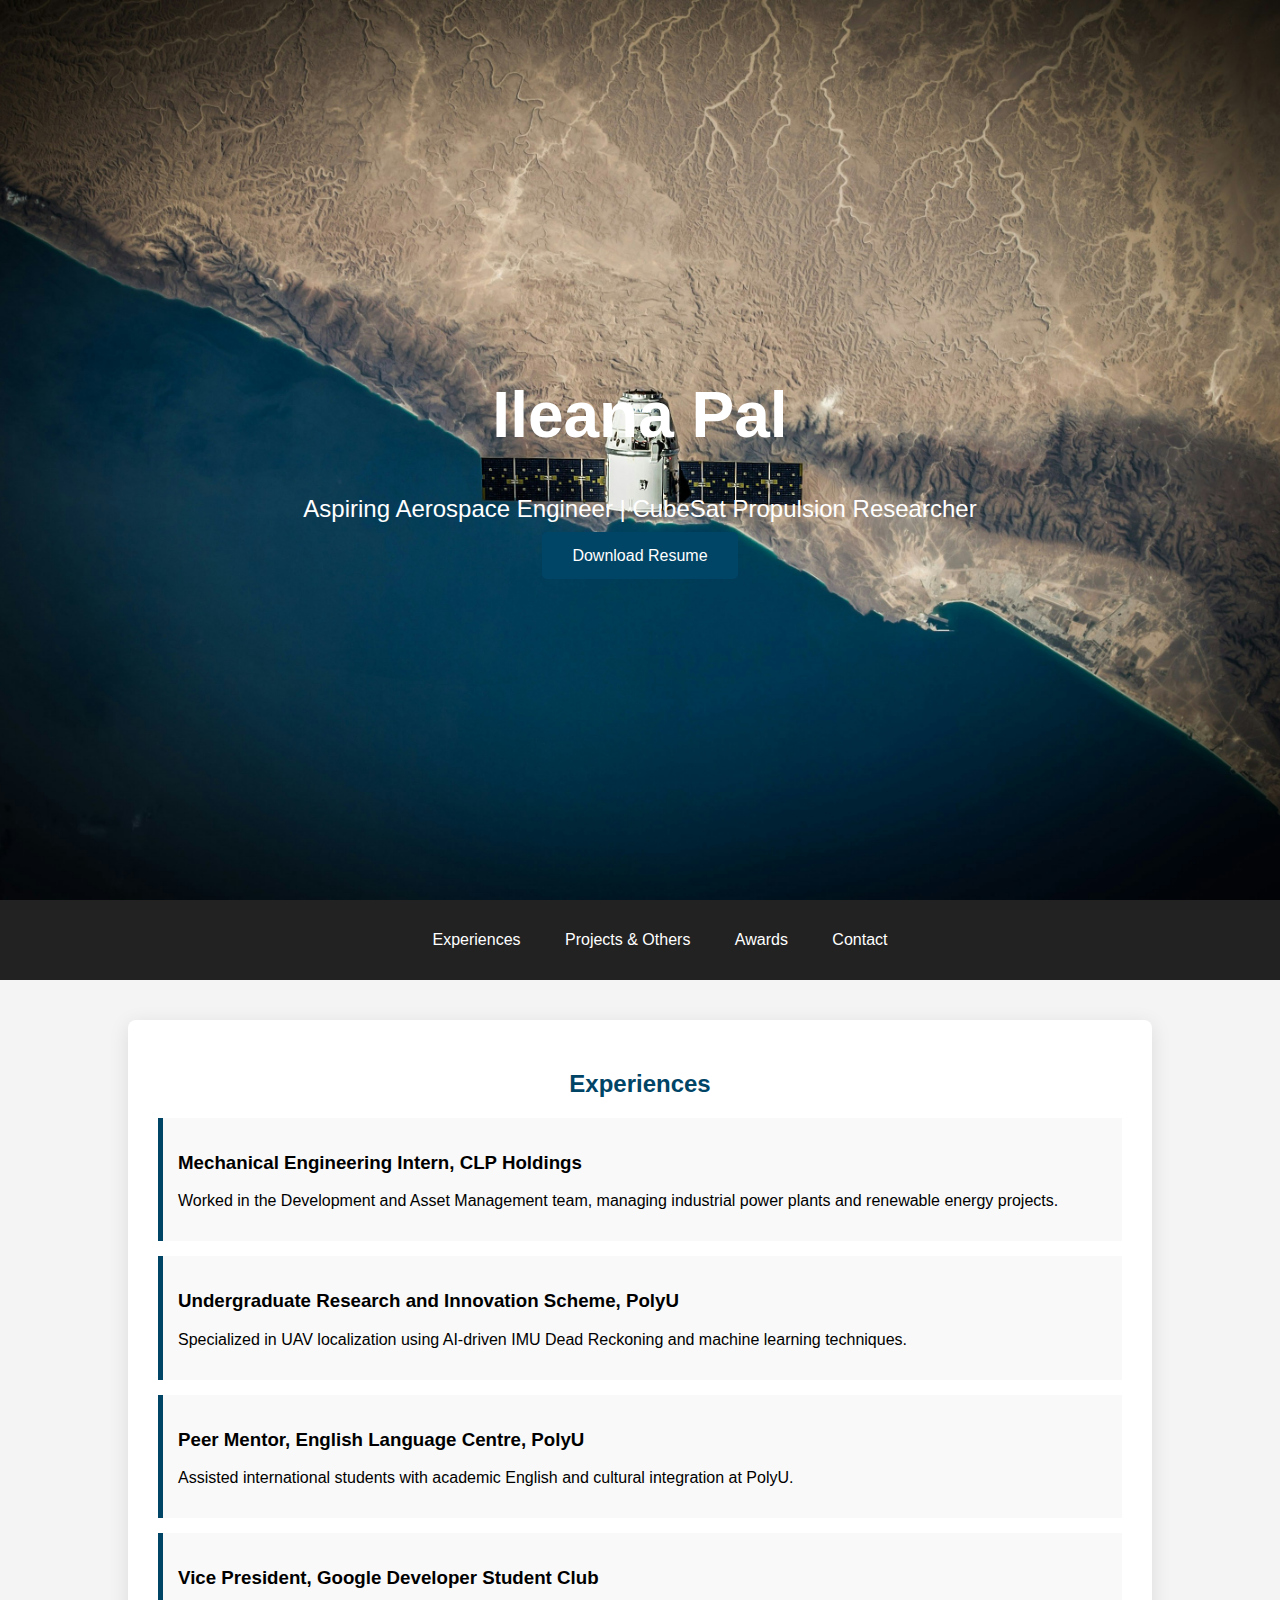
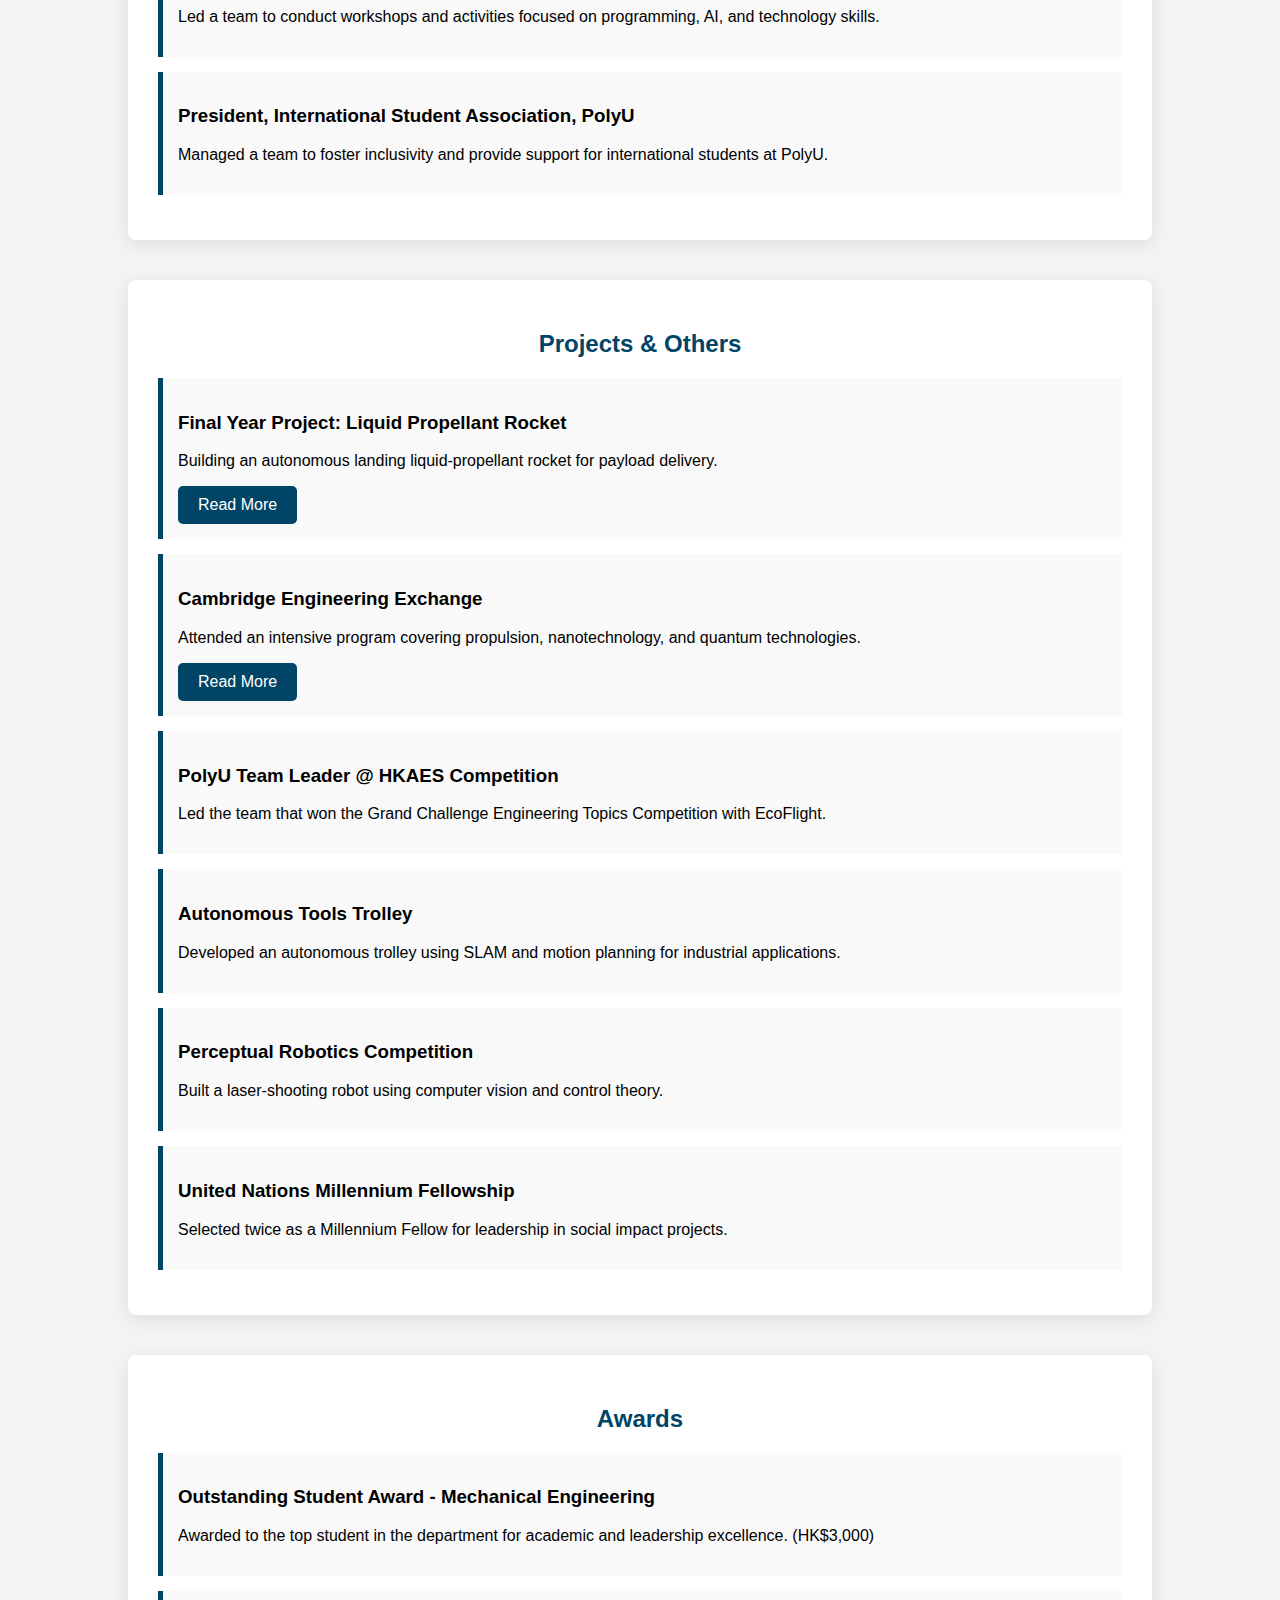
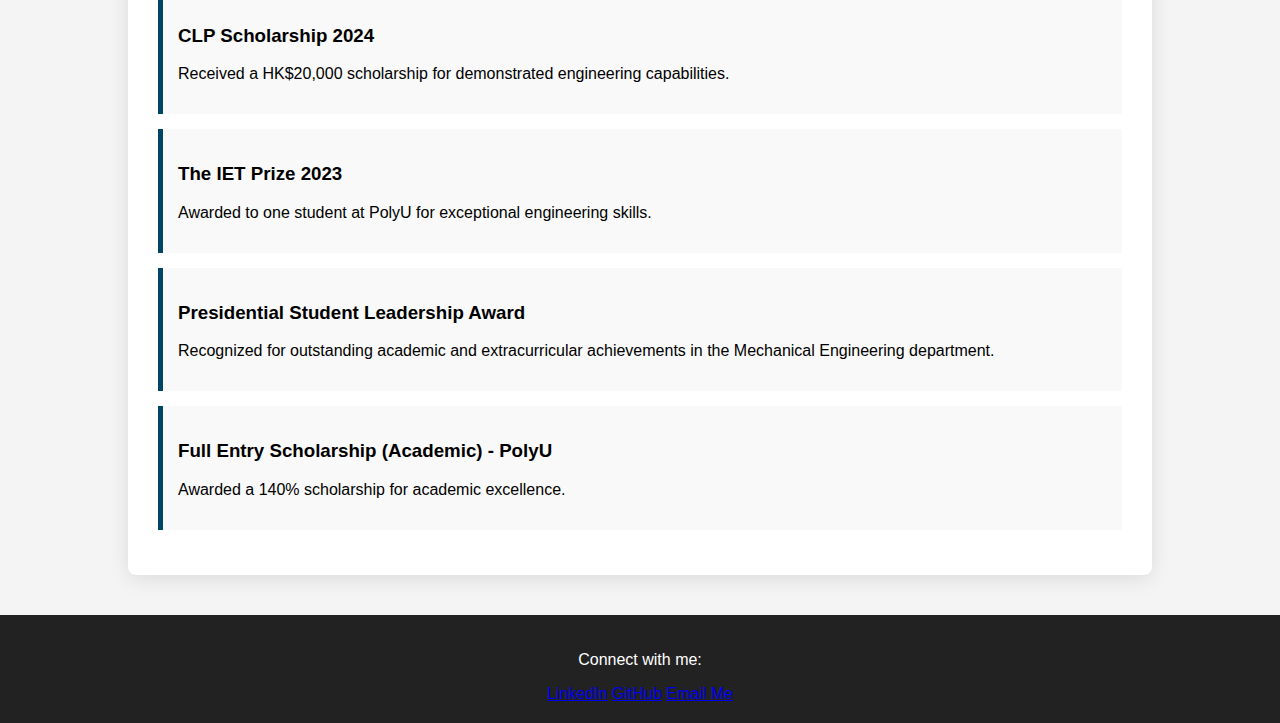
==== index.html @ 9d1c2849 "add more sections" ====
<!DOCTYPE html>
<html lang="en">
<head>
    <meta charset="UTF-8">
    <meta name="viewport" content="width=device-width, initial-scale=1.0">
    <title>Ileana Pal - Aerospace Engineer</title>
    <link rel="stylesheet" href="style.css">
</head>
<body>

    <!-- Header Section -->
    <header>
        <div class="hero">
            <h1>Ileana Pal</h1>
            <p>Aspiring Aerospace Engineer | CubeSat Propulsion Researcher</p>
            <a href="resume.pdf" download class="btn">Download Resume</a>
        </div>
    </header>

    <!-- Navigation Bar -->
    <nav>
        <ul>
            <li><a href="#experiences">Experiences</a></li>
            <li><a href="#projects">Projects & Others</a></li>
            <li><a href="#awards">Awards</a></li>
            <li><a href="#contact">Contact</a></li>
        </ul>
    </nav>

    <!-- Experiences Section -->
    <section id="experiences">
        <h2>Experiences</h2>

        <div class="experience">
            <h3>Mechanical Engineering Intern, CLP Holdings</h3>
            <p>Worked in the Development and Asset Management team, managing industrial power plants and renewable energy projects.</p>
        </div>

        <div class="experience">
            <h3>Undergraduate Research and Innovation Scheme, PolyU</h3>
            <p>Specialized in UAV localization using AI-driven IMU Dead Reckoning and machine learning techniques.</p>
        </div>

        <div class="experience">
            <h3>Peer Mentor, English Language Centre, PolyU</h3>
            <p>Assisted international students with academic English and cultural integration at PolyU.</p>
        </div>

        <div class="experience">
            <h3>Vice President, Google Developer Student Club</h3>
            <p>Led a team to conduct workshops and activities focused on programming, AI, and technology skills.</p>
        </div>

        <div class="experience">
            <h3>President, International Student Association, PolyU</h3>
            <p>Managed a team to foster inclusivity and provide support for international students at PolyU.</p>
        </div>
    </section>

    <!-- Projects & Others Section -->
    <section id="projects">
        <h2>Projects & Others</h2>

        <div class="project">
            <h3>Final Year Project: Liquid Propellant Rocket</h3>
            <p>Building an autonomous landing liquid-propellant rocket for payload delivery.</p>
            <a href="projects/rocket.html" class="btn">Read More</a>
        </div>

        <div class="project">
            <h3>Cambridge Engineering Exchange</h3>
            <p>Attended an intensive program covering propulsion, nanotechnology, and quantum technologies.</p>
            <a href="projects/cambridge.html" class="btn">Read More</a>
        </div>

        <div class="project">
            <h3>PolyU Team Leader @ HKAES Competition</h3>
            <p>Led the team that won the Grand Challenge Engineering Topics Competition with EcoFlight.</p>
        </div>

        <div class="project">
            <h3>Autonomous Tools Trolley</h3>
            <p>Developed an autonomous trolley using SLAM and motion planning for industrial applications.</p>
        </div>

        <div class="project">
            <h3>Perceptual Robotics Competition</h3>
            <p>Built a laser-shooting robot using computer vision and control theory.</p>
        </div>

        <div class="project">
            <h3>United Nations Millennium Fellowship</h3>
            <p>Selected twice as a Millennium Fellow for leadership in social impact projects.</p>
        </div>
    </section>

    <!-- Awards Section -->
    <section id="awards">
        <h2>Awards</h2>

        <div class="award">
            <h3>Outstanding Student Award - Mechanical Engineering</h3>
            <p>Awarded to the top student in the department for academic and leadership excellence. (HK$3,000)</p>
        </div>

        <div class="award">
            <h3>CLP Scholarship 2024</h3>
            <p>Received a HK$20,000 scholarship for demonstrated engineering capabilities.</p>
        </div>

        <div class="award">
            <h3>The IET Prize 2023</h3>
            <p>Awarded to one student at PolyU for exceptional engineering skills.</p>
        </div>

        <div class="award">
            <h3>Presidential Student Leadership Award</h3>
            <p>Recognized for outstanding academic and extracurricular achievements in the Mechanical Engineering department.</p>
        </div>

        <div class="award">
            <h3>Full Entry Scholarship (Academic) - PolyU</h3>
            <p>Awarded a 140% scholarship for academic excellence.</p>
        </div>
    </section>

    <!-- Footer -->
    <footer>
        <p>Connect with me:</p>
        <a href="https://www.linkedin.com/in/yourprofile" target="_blank">LinkedIn</a>
        <a href="https://github.com/yourgithub" target="_blank">GitHub</a>
        <a href="mailto:your_email@gmail.com">Email Me</a>
    </footer>

</body>
</html>
---- style.css ----
/* Reset Styles */
body {
    font-family: Arial, sans-serif;
    margin: 0;
    padding: 0;
    background-color: #f4f4f4;
}

/* Header Section */
header {
    background-image: url('header-bg.jpg');
    background-size: cover;
    background-position: center;
    height: 100vh;
    color: white;
    text-align: center;
    display: flex;
    justify-content: center;
    align-items: center;
}

/* Hero Section */
.hero h1 {
    font-size: 4rem;
}

.hero p {
    font-size: 1.5rem;
}

.hero .btn {
    background-color: #004466;
    color: white;
    padding: 15px 30px;
    border-radius: 5px;
    text-decoration: none;
}

/* Navigation */
nav {
    background-color: #222;
    text-align: center;
    padding: 15px 0;
}

nav ul {
    list-style: none;
}

nav ul li {
    display: inline;
    margin: 0 20px;
}

nav ul li a {
    color: white;
    text-decoration: none;
}

/* Sections */
section {
    margin: 40px 10%;
    padding: 30px;
    background-color: #fff;
    border-radius: 8px;
    box-shadow: 0 4px 20px rgba(0,0,0,0.1);
}

/* Section Titles */
h2 {
    text-align: center;
    color: #004466;
    margin-bottom: 20px;
}

/* Styling for Experiences, Projects, Awards */
.experience, .award, .project {
    background-color: #f9f9f9;
    padding: 15px;
    margin-bottom: 15px;
    border-left: 5px solid #004466;
}

.project a {
    display: inline-block;
    background-color: #004466;
    color: white;
    padding: 10px 20px;
    border-radius: 5px;
    text-decoration: none;
}

/* Footer */
footer {
    background-color: #222;
    color: white;
    text-align: center;
    padding: 20px 0;
}
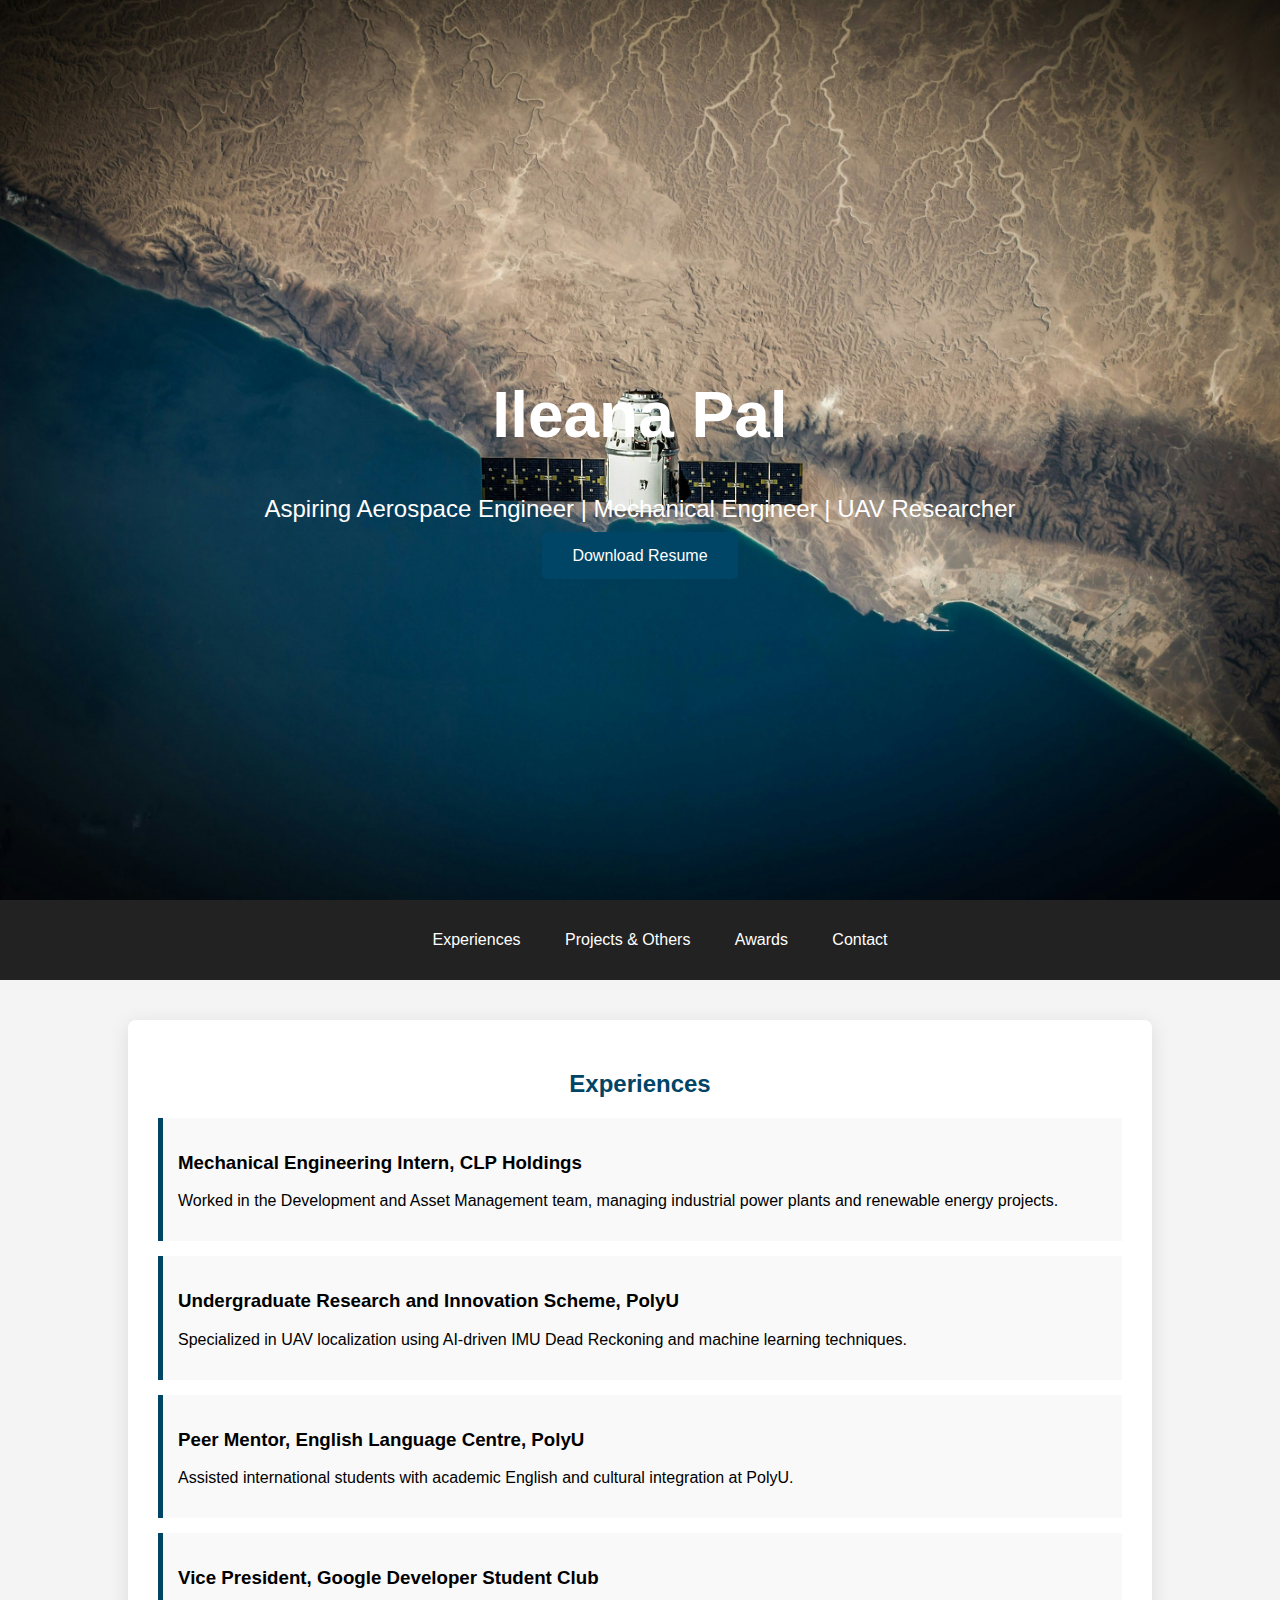
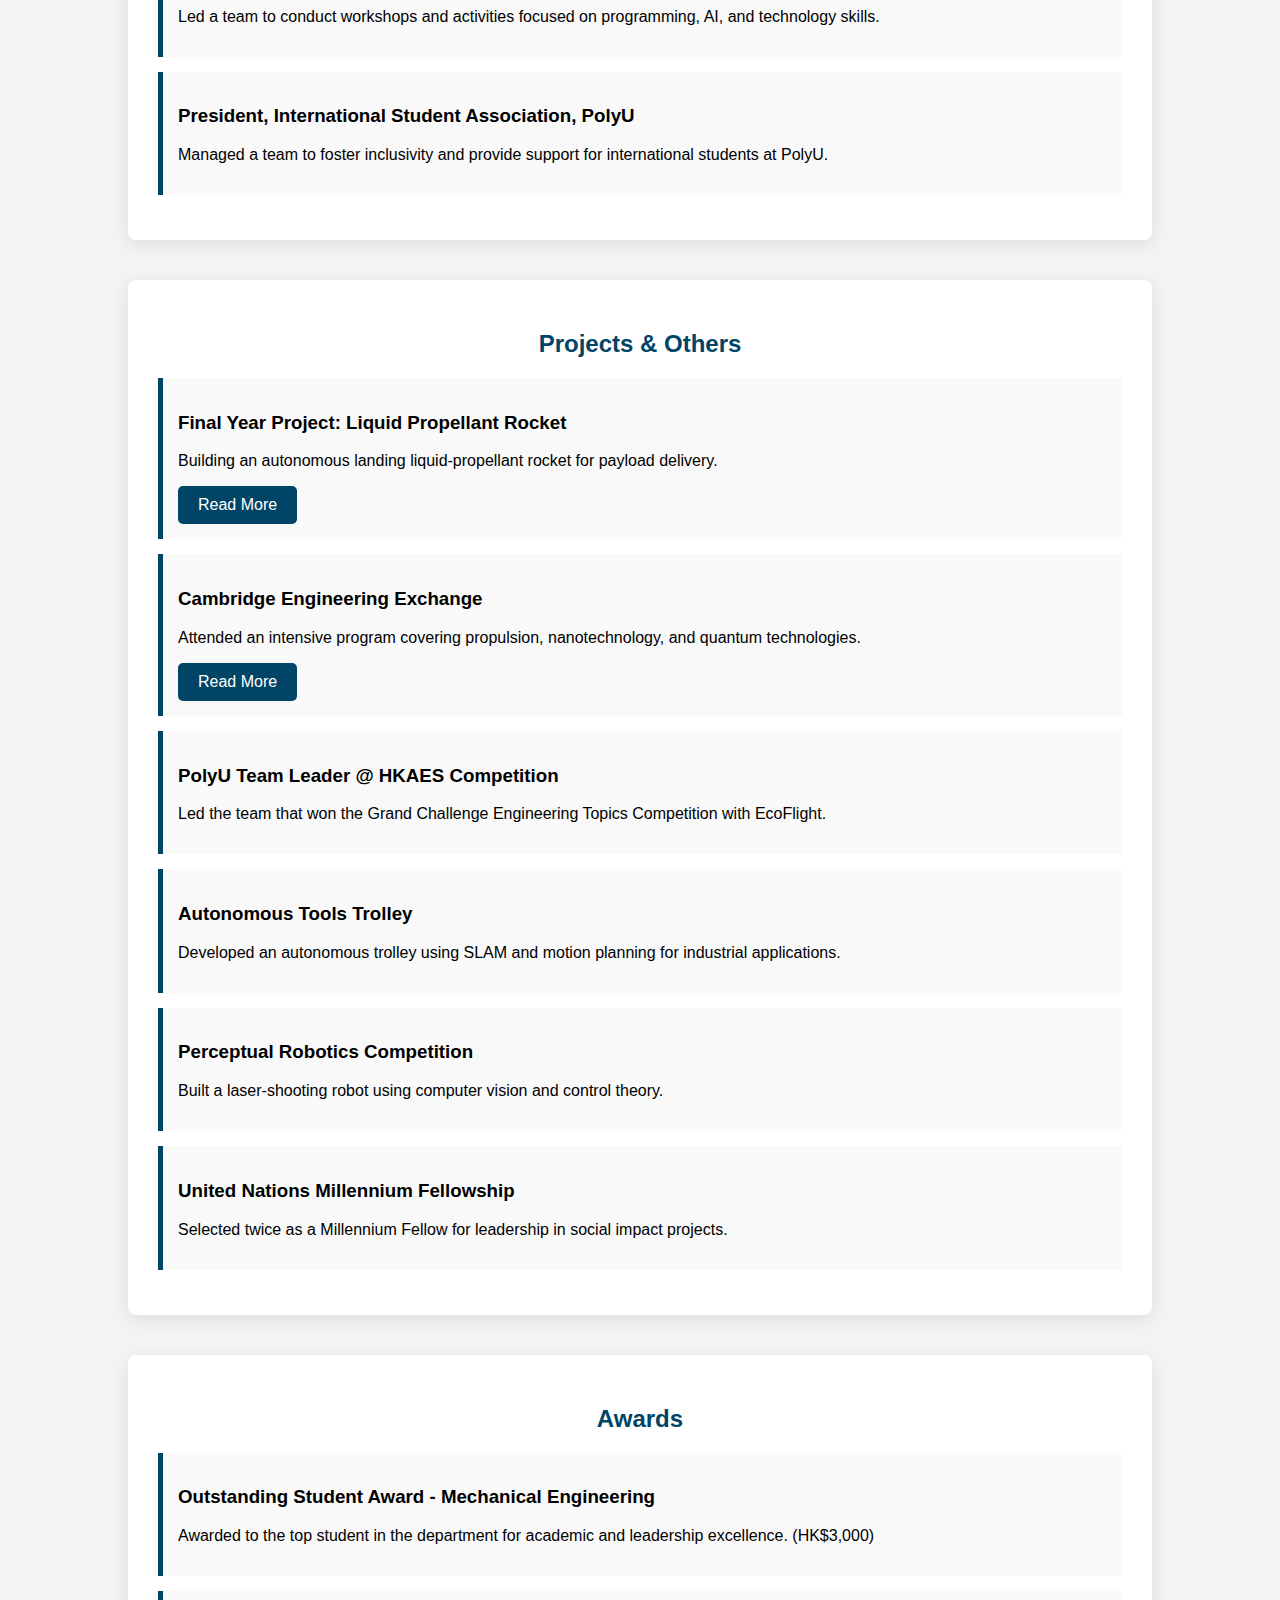
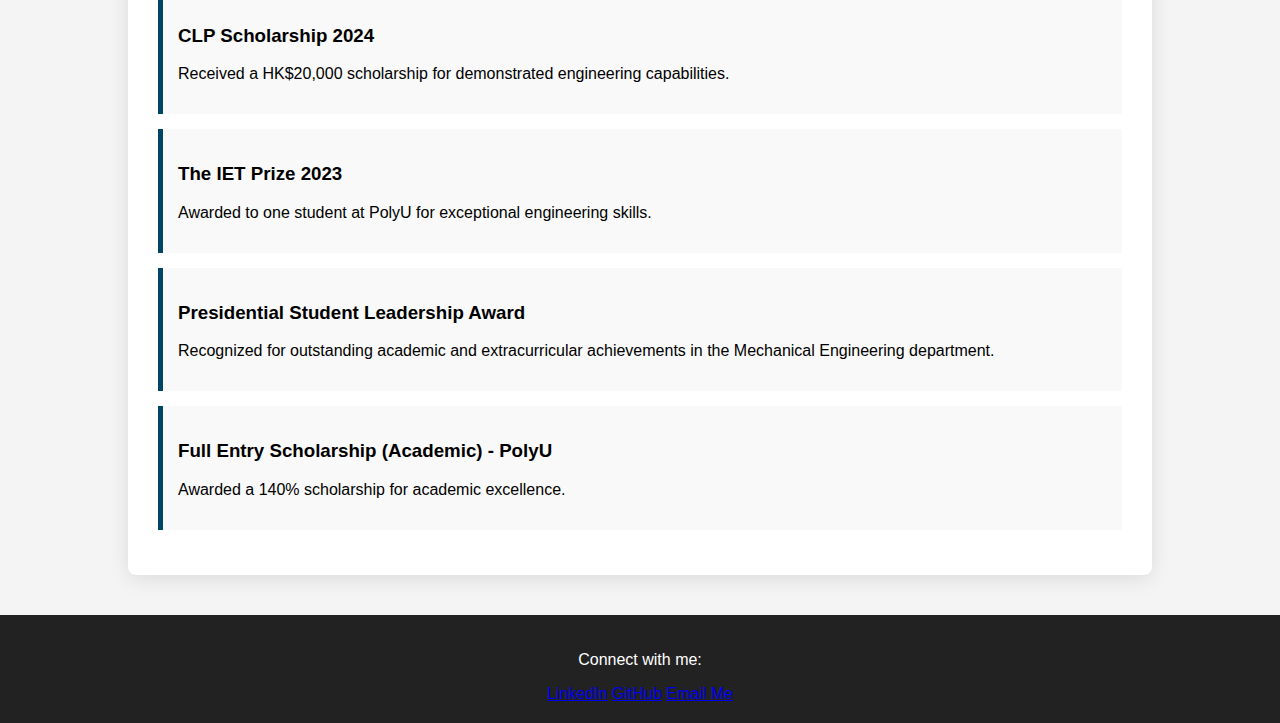
==== commit b25f92d9: "fix heading" ====
--- a/index.html
+++ b/index.html
@@ -12,7 +12,7 @@
     <header>
         <div class="hero">
             <h1>Ileana Pal</h1>
-            <p>Aspiring Aerospace Engineer | CubeSat Propulsion Researcher</p>
+            <p>Aspiring Aerospace Engineer | Mechanical Engineer | UAV Researcher</p>
             <a href="resume.pdf" download class="btn">Download Resume</a>
         </div>
     </header>
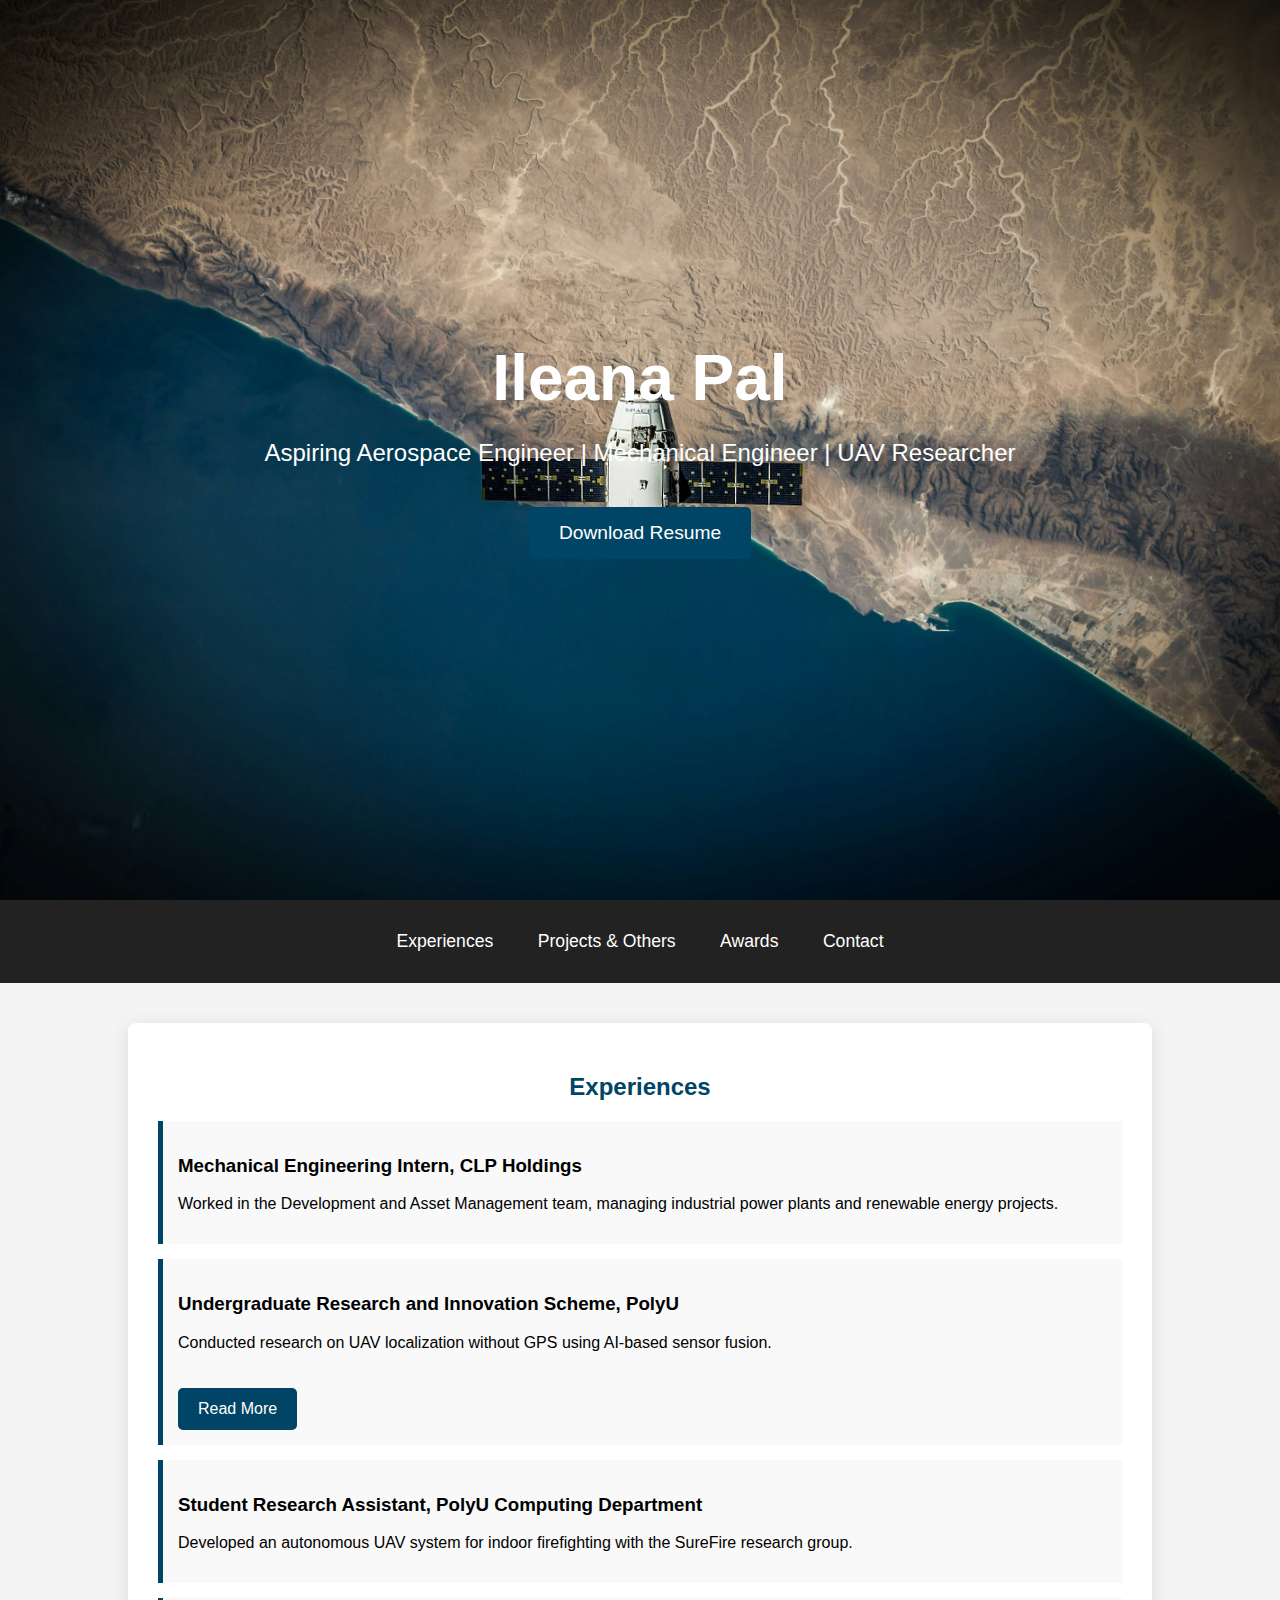
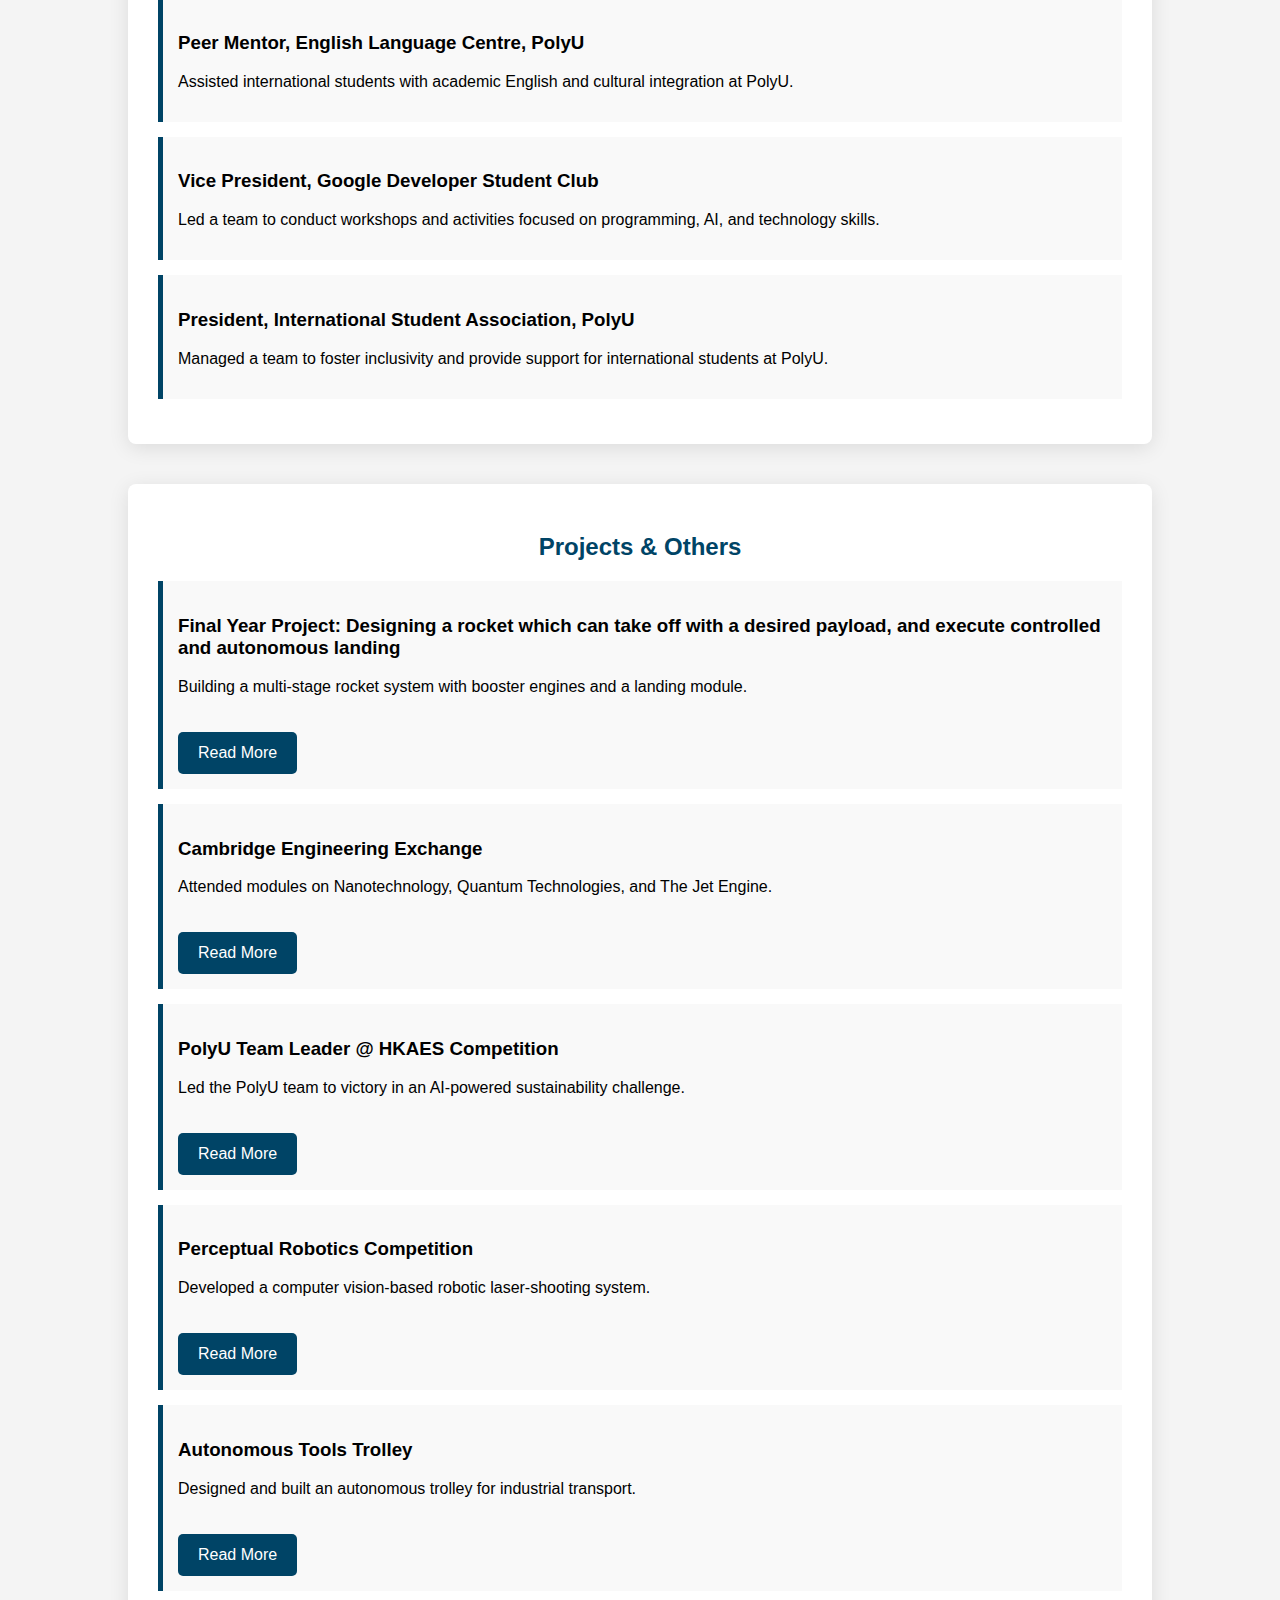
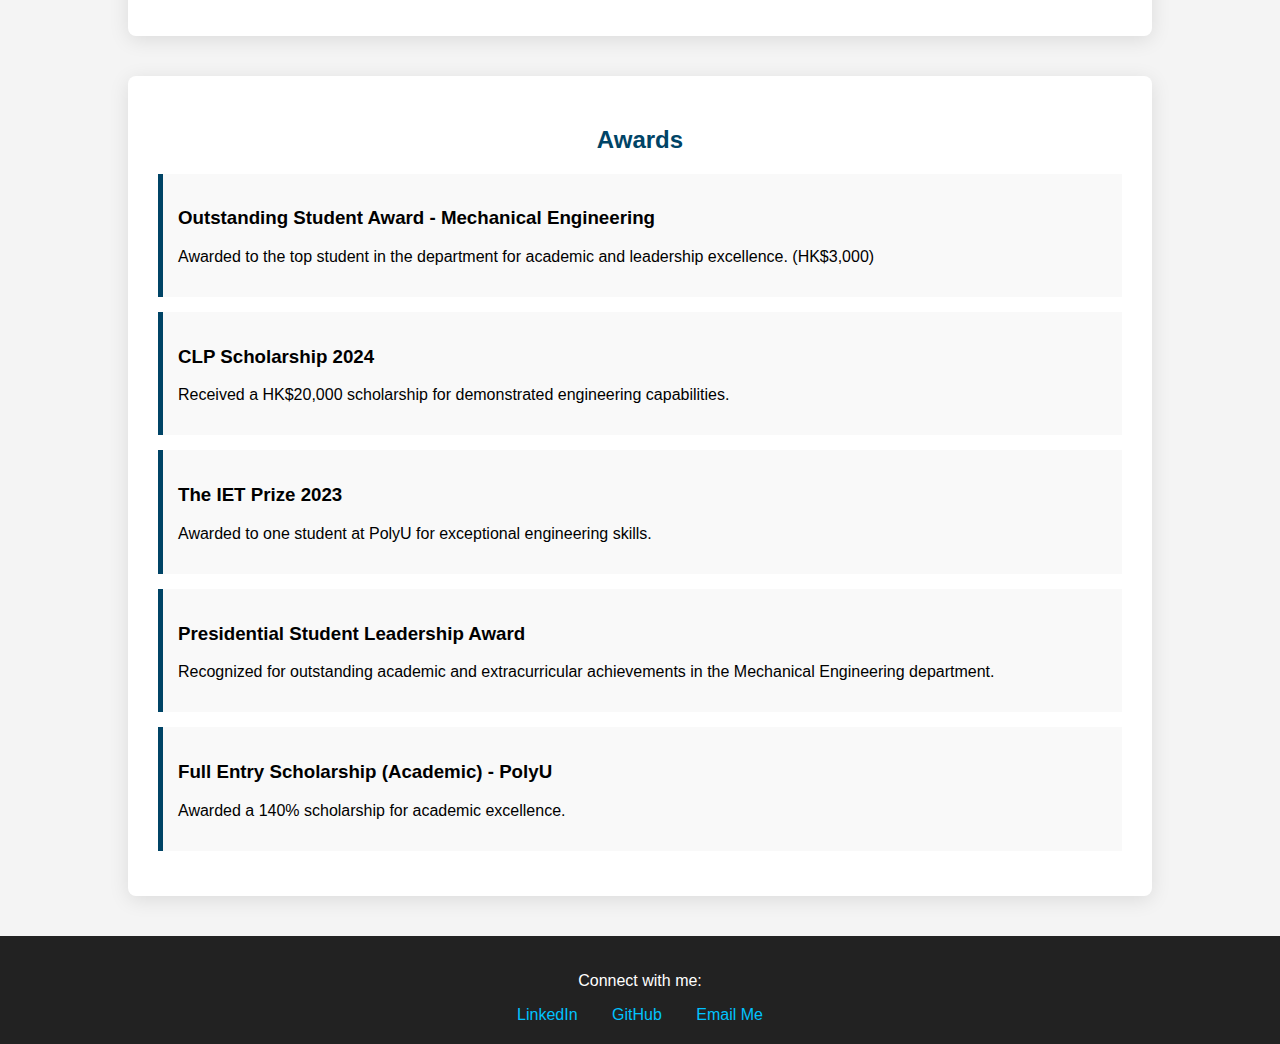
==== commit f4bc69db: "formatting" ====
--- a/index.html
+++ b/index.html
@@ -38,7 +38,13 @@
 
         <div class="experience">
             <h3>Undergraduate Research and Innovation Scheme, PolyU</h3>
-            <p>Specialized in UAV localization using AI-driven IMU Dead Reckoning and machine learning techniques.</p>
+            <p>Conducted research on UAV localization without GPS using AI-based sensor fusion.</p>
+            <a href="projects/uris.html" class="btn">Read More</a>
+        </div>
+
+        <div class="experience">
+            <h3>Student Research Assistant, PolyU Computing Department</h3>
+            <p>Developed an autonomous UAV system for indoor firefighting with the SureFire research group.</p>
         </div>
 
         <div class="experience">
@@ -62,35 +68,33 @@
         <h2>Projects & Others</h2>
 
         <div class="project">
-            <h3>Final Year Project: Liquid Propellant Rocket</h3>
-            <p>Building an autonomous landing liquid-propellant rocket for payload delivery.</p>
-            <a href="projects/rocket.html" class="btn">Read More</a>
+            <h3>Final Year Project: Designing a rocket which can take off with a desired payload, and execute controlled and autonomous landing</h3>
+            <p>Building a multi-stage rocket system with booster engines and a landing module.</p>
+            <a href="projects/final-year-project.html" class="btn">Read More</a>
         </div>
 
         <div class="project">
             <h3>Cambridge Engineering Exchange</h3>
-            <p>Attended an intensive program covering propulsion, nanotechnology, and quantum technologies.</p>
+            <p>Attended modules on Nanotechnology, Quantum Technologies, and The Jet Engine.</p>
             <a href="projects/cambridge.html" class="btn">Read More</a>
         </div>
 
         <div class="project">
             <h3>PolyU Team Leader @ HKAES Competition</h3>
-            <p>Led the team that won the Grand Challenge Engineering Topics Competition with EcoFlight.</p>
+            <p>Led the PolyU team to victory in an AI-powered sustainability challenge.</p>
+            <a href="projects/hkaes.html" class="btn">Read More</a>
+        </div>
+
+        <div class="project">
+            <h3>Perceptual Robotics Competition</h3>
+            <p>Developed a computer vision-based robotic laser-shooting system.</p>
+            <a href="projects/robotics.html" class="btn">Read More</a>
         </div>
 
         <div class="project">
             <h3>Autonomous Tools Trolley</h3>
-            <p>Developed an autonomous trolley using SLAM and motion planning for industrial applications.</p>
-        </div>
-
-        <div class="project">
-            <h3>Perceptual Robotics Competition</h3>
-            <p>Built a laser-shooting robot using computer vision and control theory.</p>
-        </div>
-
-        <div class="project">
-            <h3>United Nations Millennium Fellowship</h3>
-            <p>Selected twice as a Millennium Fellow for leadership in social impact projects.</p>
+            <p>Designed and built an autonomous trolley for industrial transport.</p>
+            <a href="projects/trolley.html" class="btn">Read More</a>
         </div>
     </section>
 
--- a/style.css
+++ b/style.css
@@ -22,10 +22,14 @@
 /* Hero Section */
 .hero h1 {
     font-size: 4rem;
+    margin: 0;
+    animation: fadeIn 1.5s ease-in-out;
 }
 
 .hero p {
     font-size: 1.5rem;
+    margin-bottom: 20px;
+    animation: fadeIn 2s ease-in-out;
 }
 
 .hero .btn {
@@ -34,6 +38,14 @@
     padding: 15px 30px;
     border-radius: 5px;
     text-decoration: none;
+    font-size: 1.2rem;
+    transition: background 0.3s, transform 0.2s;
+    animation: fadeIn 2.5s ease-in-out;
+}
+
+.hero .btn:hover {
+    background-color: #002233;
+    transform: scale(1.05);
 }
 
 /* Navigation */
@@ -45,6 +57,7 @@
 
 nav ul {
     list-style: none;
+    padding: 0;
 }
 
 nav ul li {
@@ -55,6 +68,12 @@
 nav ul li a {
     color: white;
     text-decoration: none;
+    font-size: 1.1rem;
+    transition: color 0.3s;
+}
+
+nav ul li a:hover {
+    color: #00c3ff;
 }
 
 /* Sections */
@@ -73,7 +92,7 @@
     margin-bottom: 20px;
 }
 
-/* Styling for Experiences, Projects, Awards */
+/* Experience, Projects, Awards Styling */
 .experience, .award, .project {
     background-color: #f9f9f9;
     padding: 15px;
@@ -81,13 +100,64 @@
     border-left: 5px solid #004466;
 }
 
-.project a {
-    display: inline-block;
+/* Project Pages - Header */
+.project-header {
     background-color: #004466;
     color: white;
-    padding: 10px 20px;
+    text-align: center;
+    padding: 80px 0;
+}
+
+.project-header h1 {
+    font-size: 2.5rem;
+    margin: 0;
+}
+
+/* Project Content Layout */
+.project-content {
+    max-width: 800px;
+    margin: 40px auto;
+    padding: 20px;
+    background: white;
+    border-radius: 8px;
+    box-shadow: 0 4px 15px rgba(0, 0, 0, 0.1);
+    font-size: 1.1rem;
+}
+
+/* Image Wrapping & Styling */
+.project-img {
+    width: 40%;
+    float: right;
+    margin-left: 20px;
+    border-radius: 8px;
+    box-shadow: 0 4px 10px rgba(0, 0, 0, 0.1);
+}
+
+/* Responsive Design - Adjust layout for small screens */
+@media (max-width: 768px) {
+    .project-img {
+        width: 100%;
+        float: none;
+        margin: 0 auto 20px;
+        display: block;
+    }
+}
+
+/* "Back to Home" Button */
+.btn {
+    display: inline-block;
+    margin-top: 20px;
+    padding: 12px 20px;
+    background-color: #004466;
+    color: white;
+    text-decoration: none;
     border-radius: 5px;
-    text-decoration: none;
+    font-size: 1rem;
+    transition: background 0.3s;
+}
+
+.btn:hover {
+    background-color: #002233;
 }
 
 /* Footer */
@@ -98,3 +168,19 @@
     padding: 20px 0;
 }
 
+footer a {
+    color: #00c3ff;
+    margin: 0 15px;
+    text-decoration: none;
+}
+
+footer a:hover {
+    text-decoration: underline;
+}
+
+/* Animations */
+@keyframes fadeIn {
+    0% { opacity: 0; transform: translateY(-10px); }
+    100% { opacity: 1; transform: translateY(0); }
+}
+
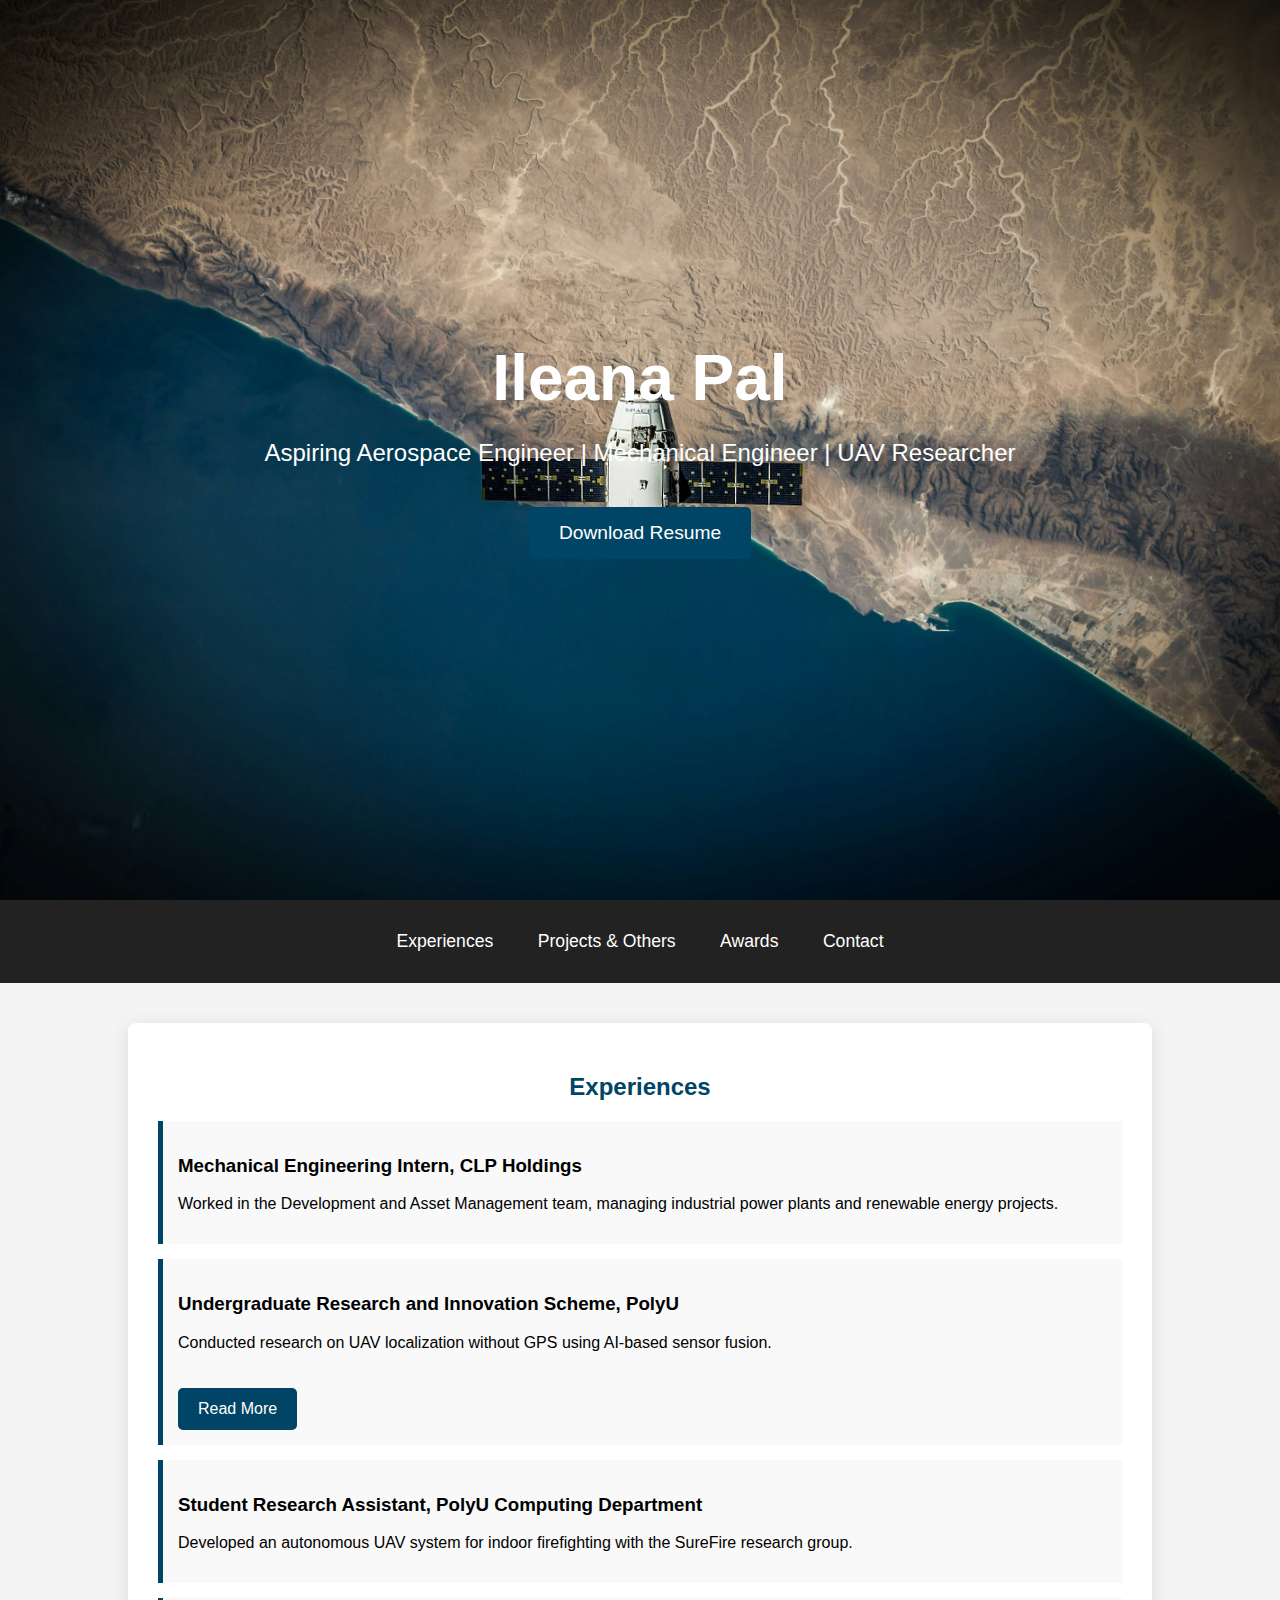
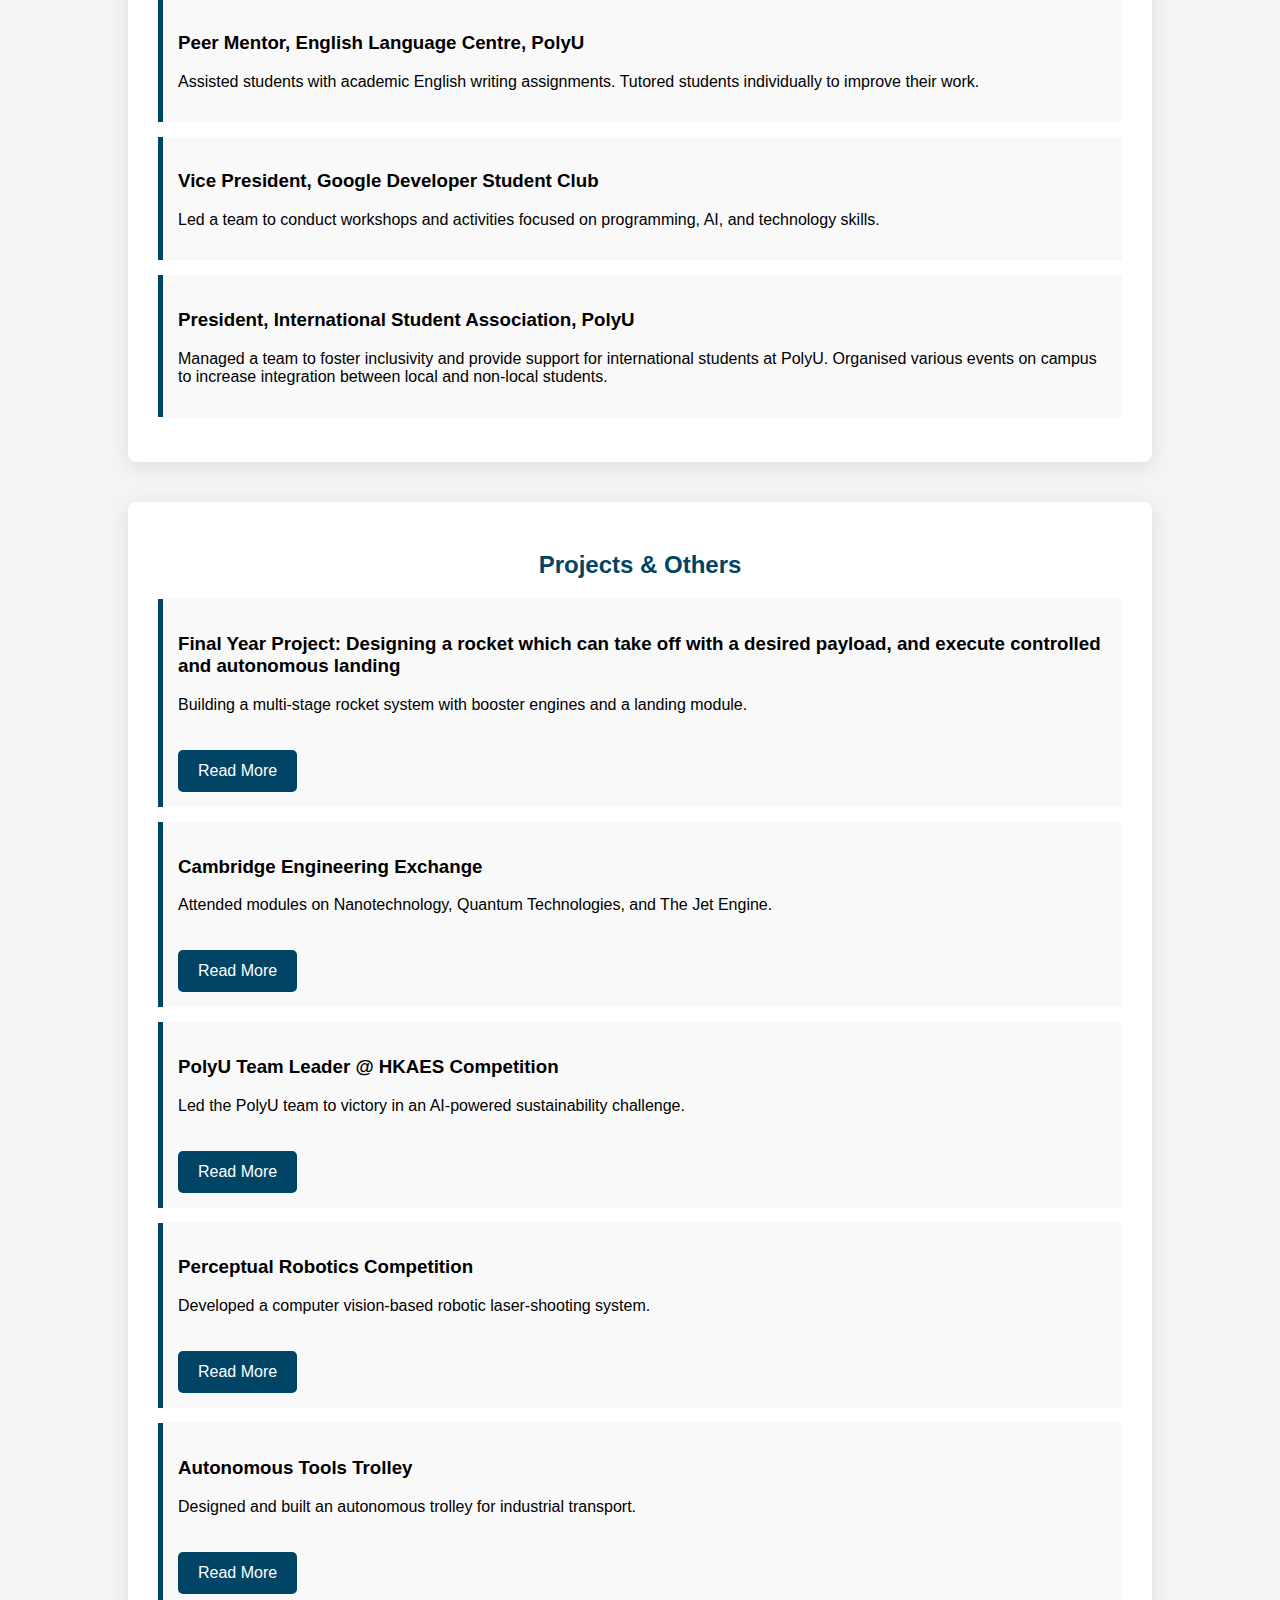
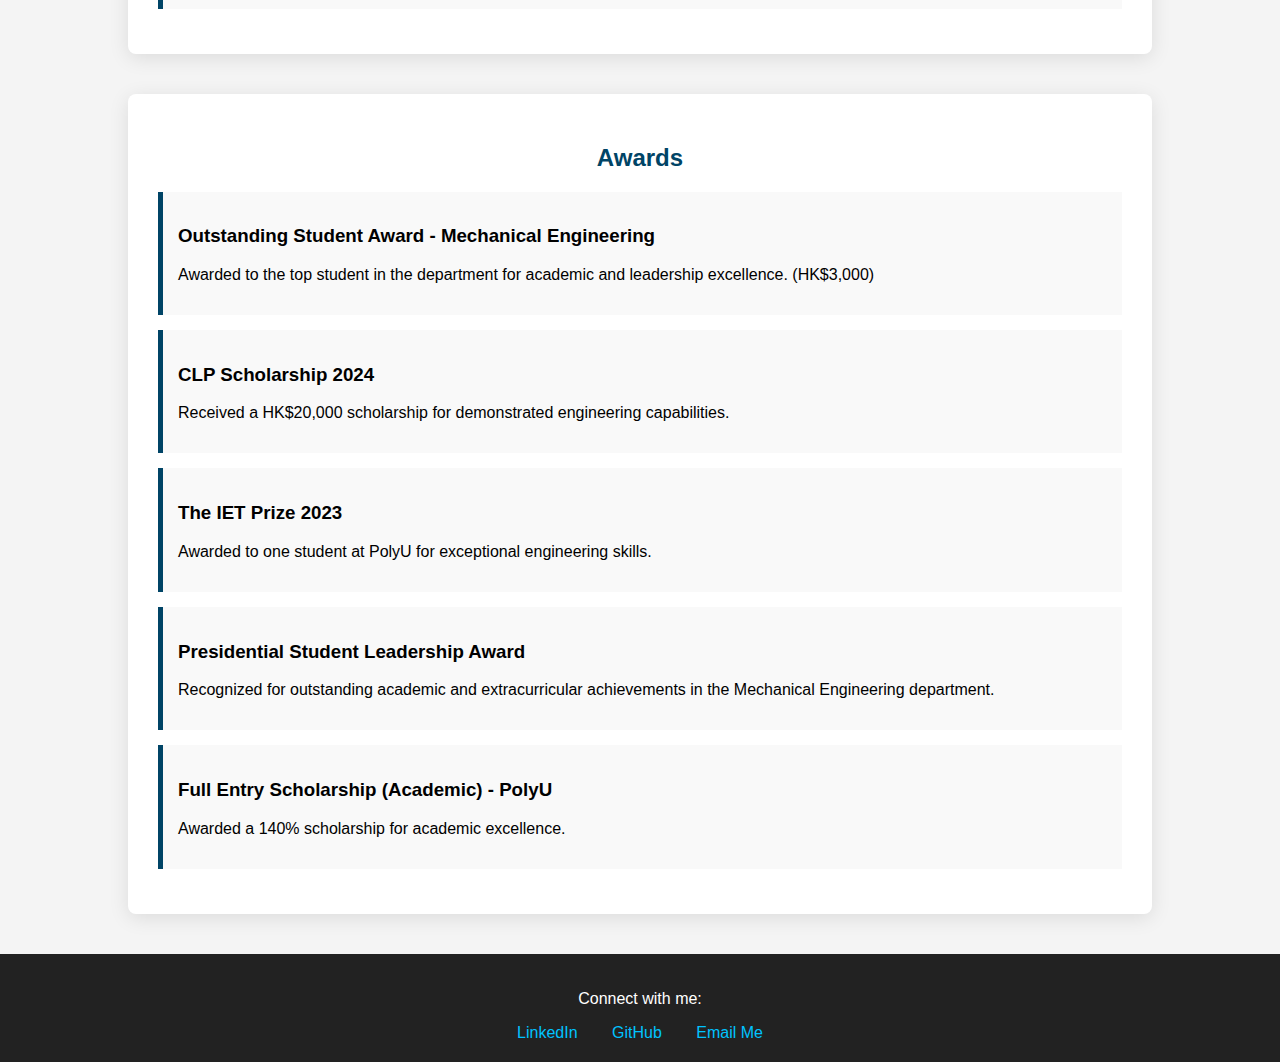
==== commit f80b6a78: "update format" ====
--- a/index.html
+++ b/index.html
@@ -49,7 +49,7 @@
 
         <div class="experience">
             <h3>Peer Mentor, English Language Centre, PolyU</h3>
-            <p>Assisted international students with academic English and cultural integration at PolyU.</p>
+            <p>Assisted students with academic English writing assignments. Tutored students individually to improve their work.</p>
         </div>
 
         <div class="experience">
@@ -59,7 +59,7 @@
 
         <div class="experience">
             <h3>President, International Student Association, PolyU</h3>
-            <p>Managed a team to foster inclusivity and provide support for international students at PolyU.</p>
+            <p>Managed a team to foster inclusivity and provide support for international students at PolyU. Organised various events on campus to increase integration between local and non-local students.</p>
         </div>
     </section>
 
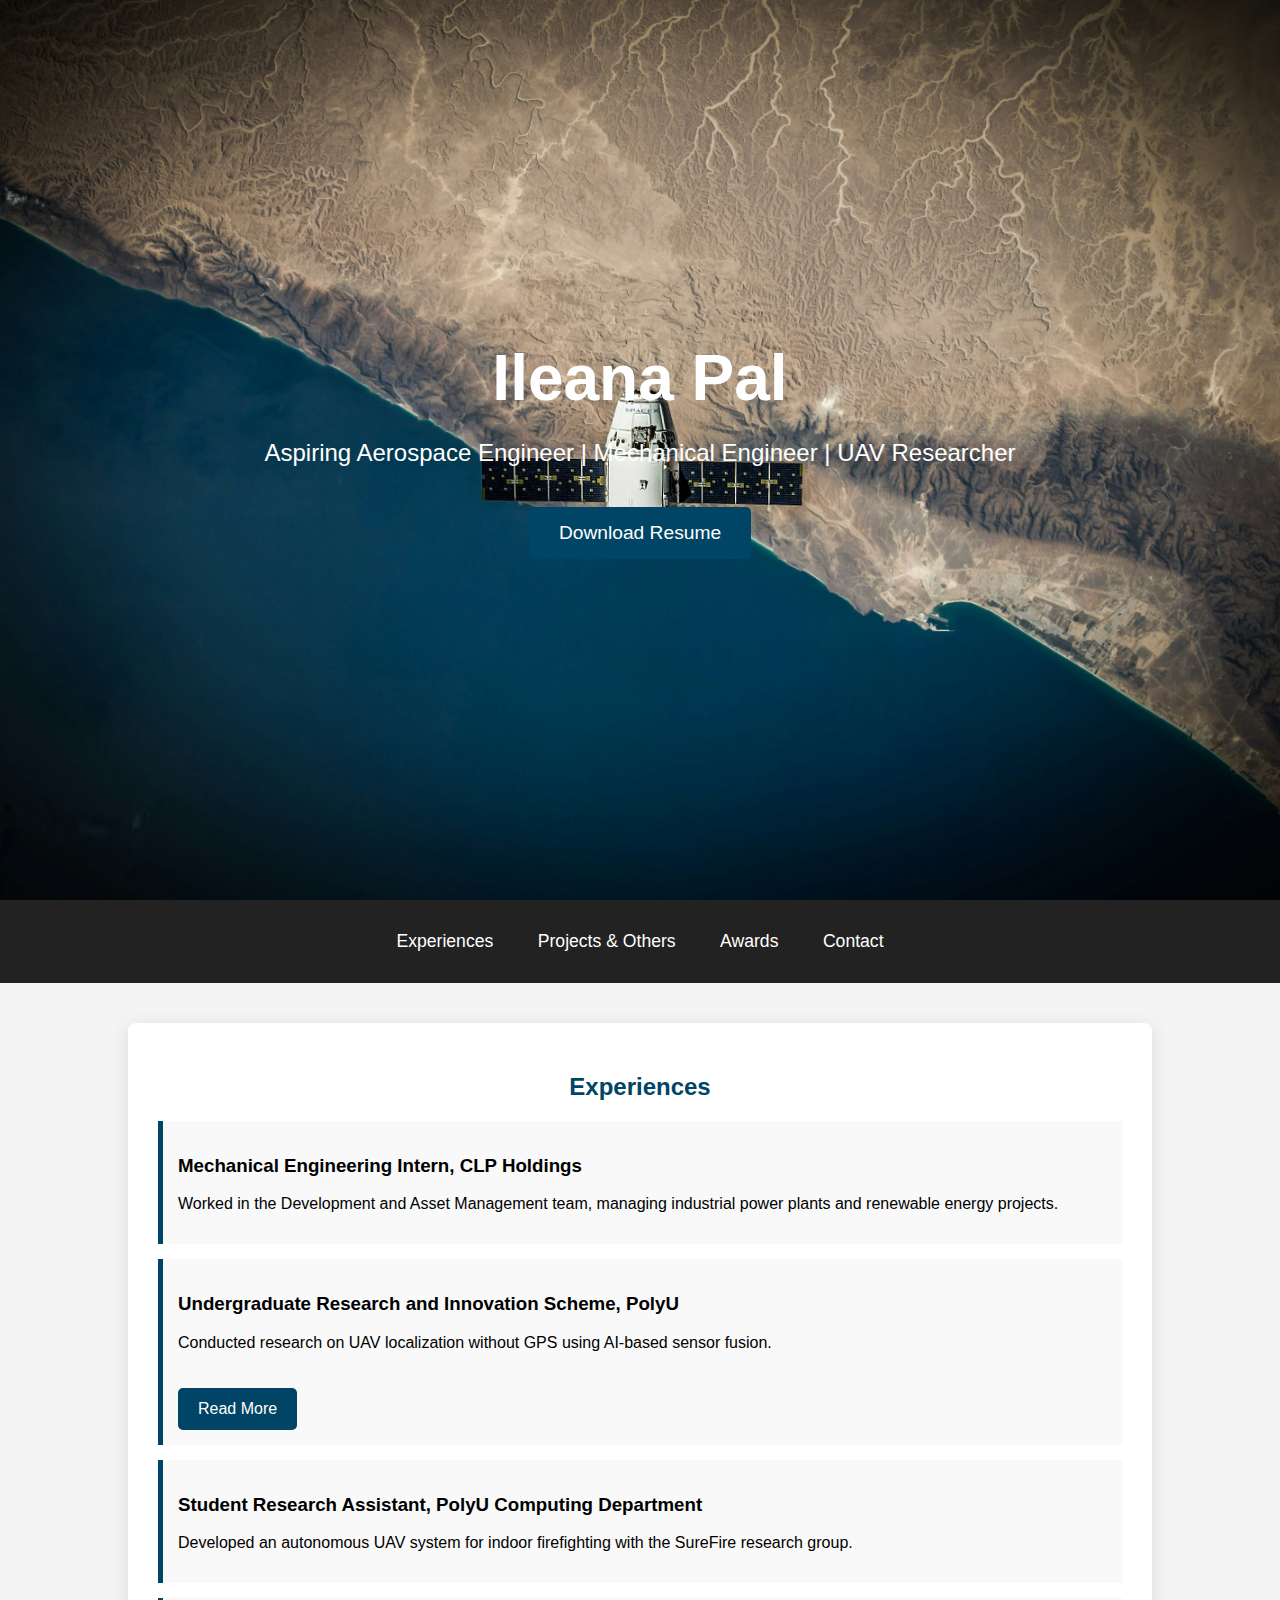
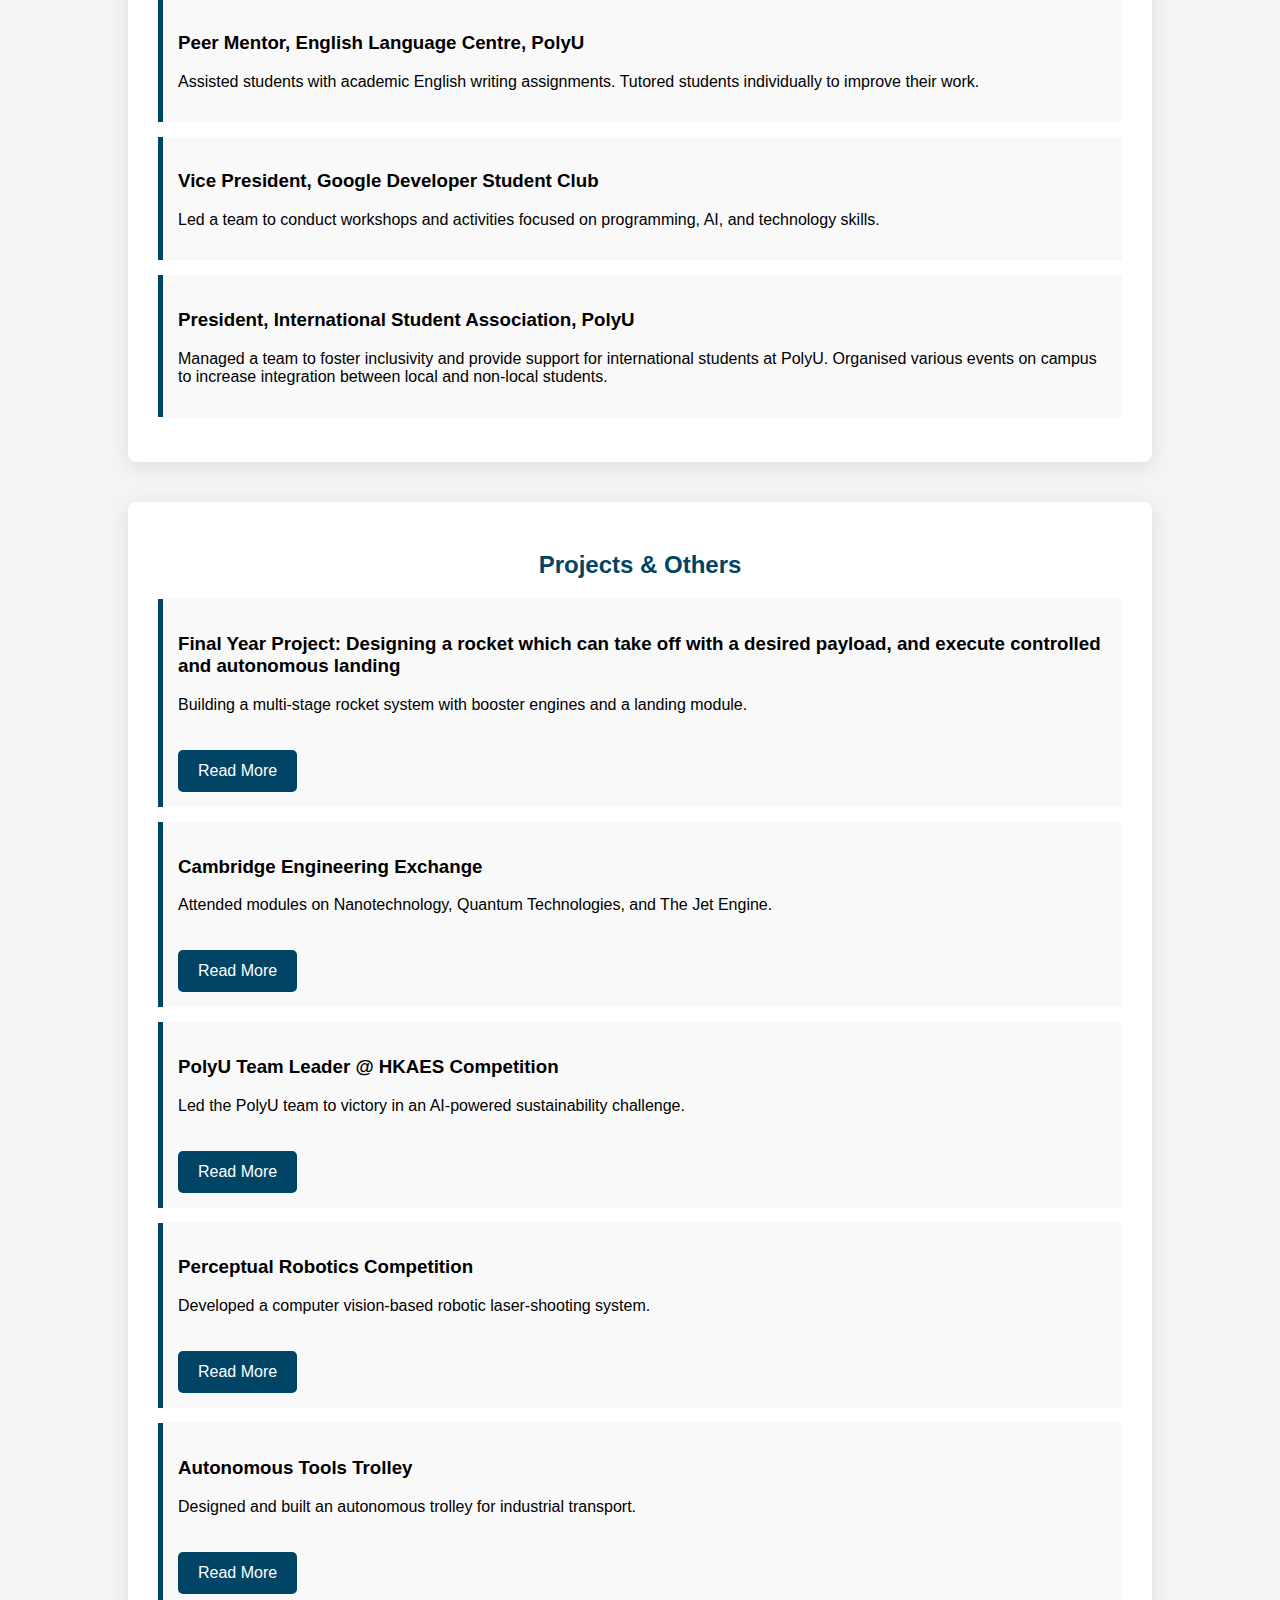
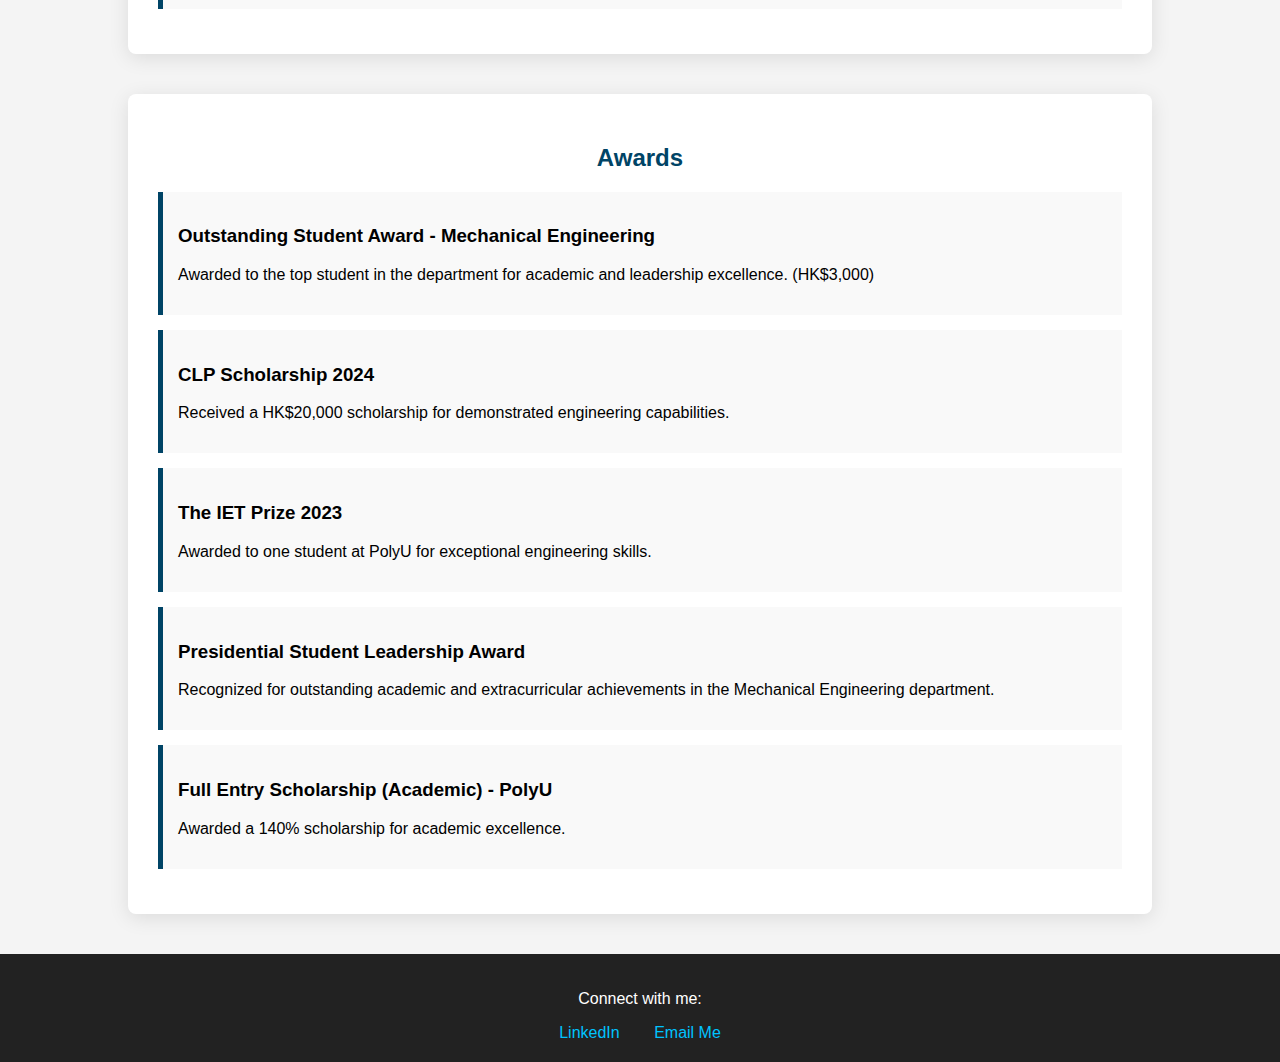
==== commit da83891f: "contact" ====
--- a/index.html
+++ b/index.html
@@ -131,9 +131,8 @@
     <!-- Footer -->
     <footer>
         <p>Connect with me:</p>
-        <a href="https://www.linkedin.com/in/yourprofile" target="_blank">LinkedIn</a>
-        <a href="https://github.com/yourgithub" target="_blank">GitHub</a>
-        <a href="mailto:your_email@gmail.com">Email Me</a>
+        <a href="https://www.linkedin.com/in/ileana-pal-73090a236/" target="_blank">LinkedIn</a>
+        <a href="mailto:ileanapal10@gmail.com">Email Me</a>
     </footer>
 
 </body>
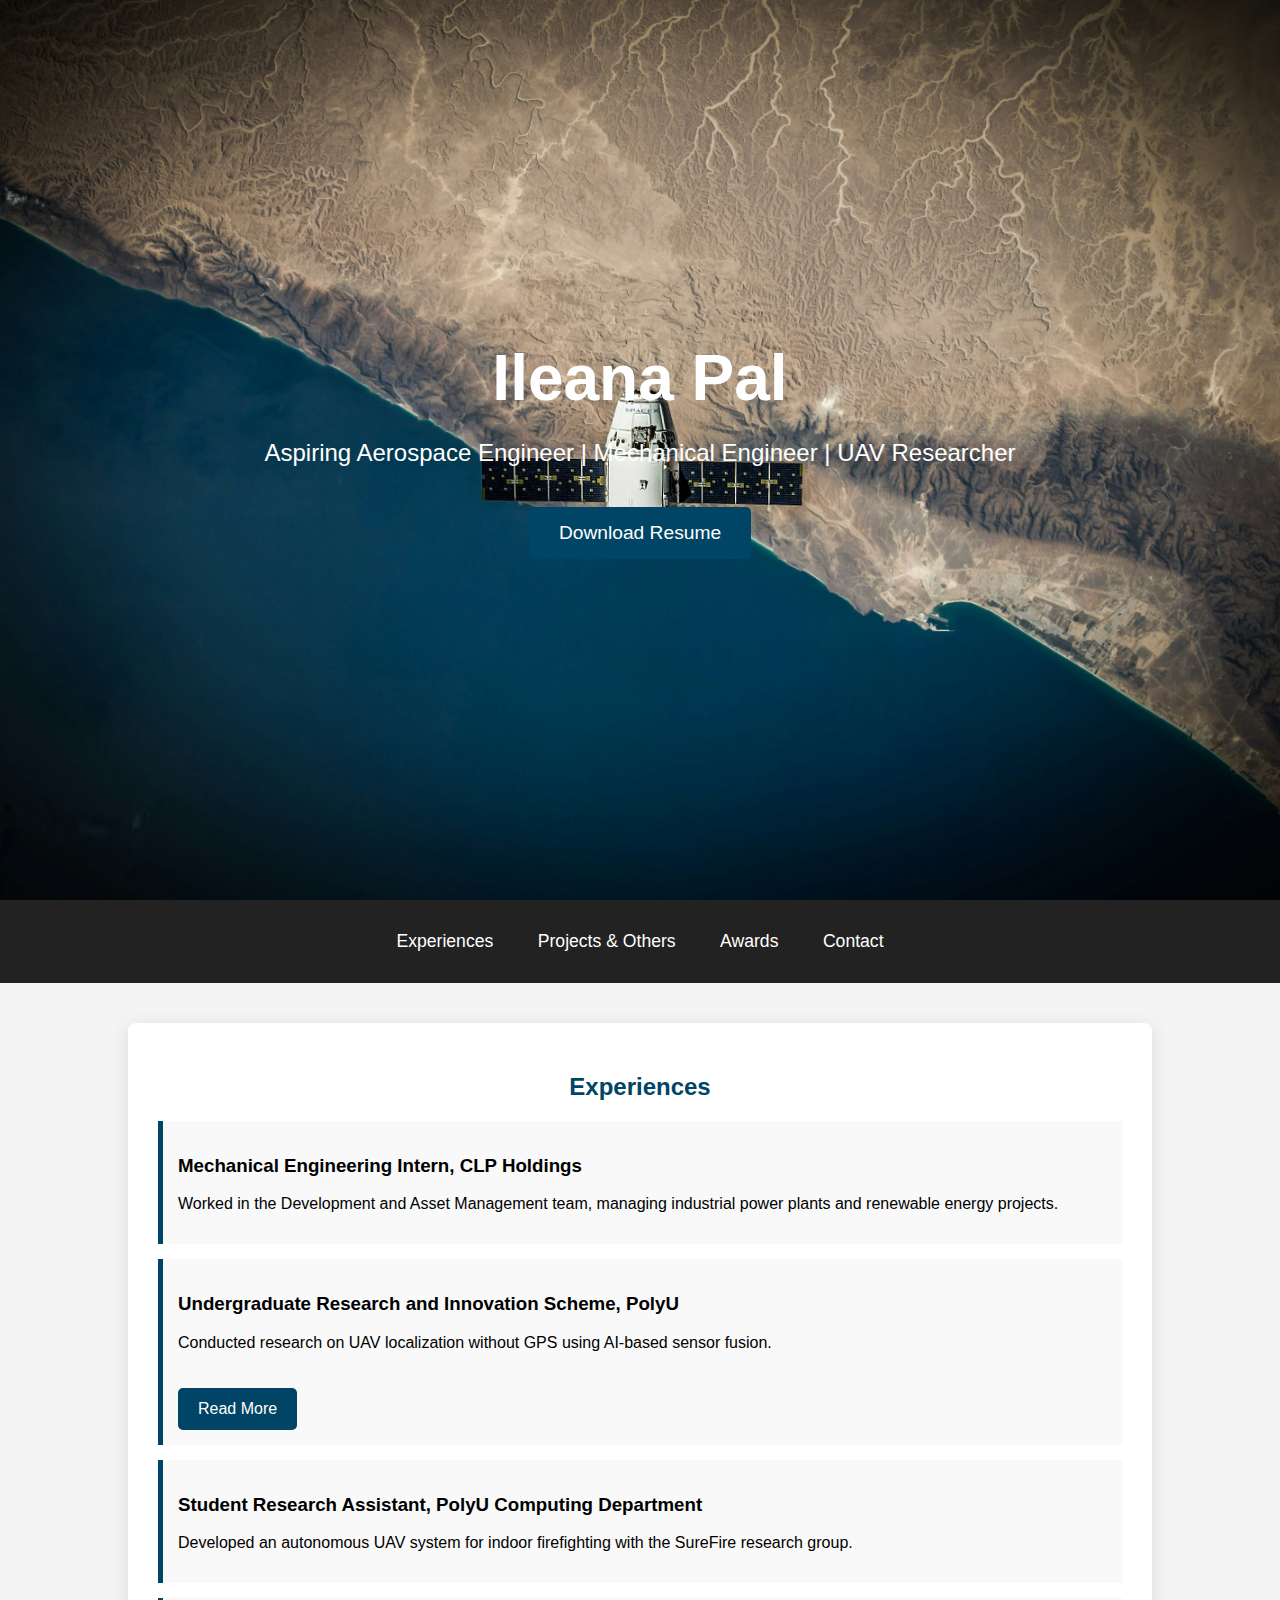
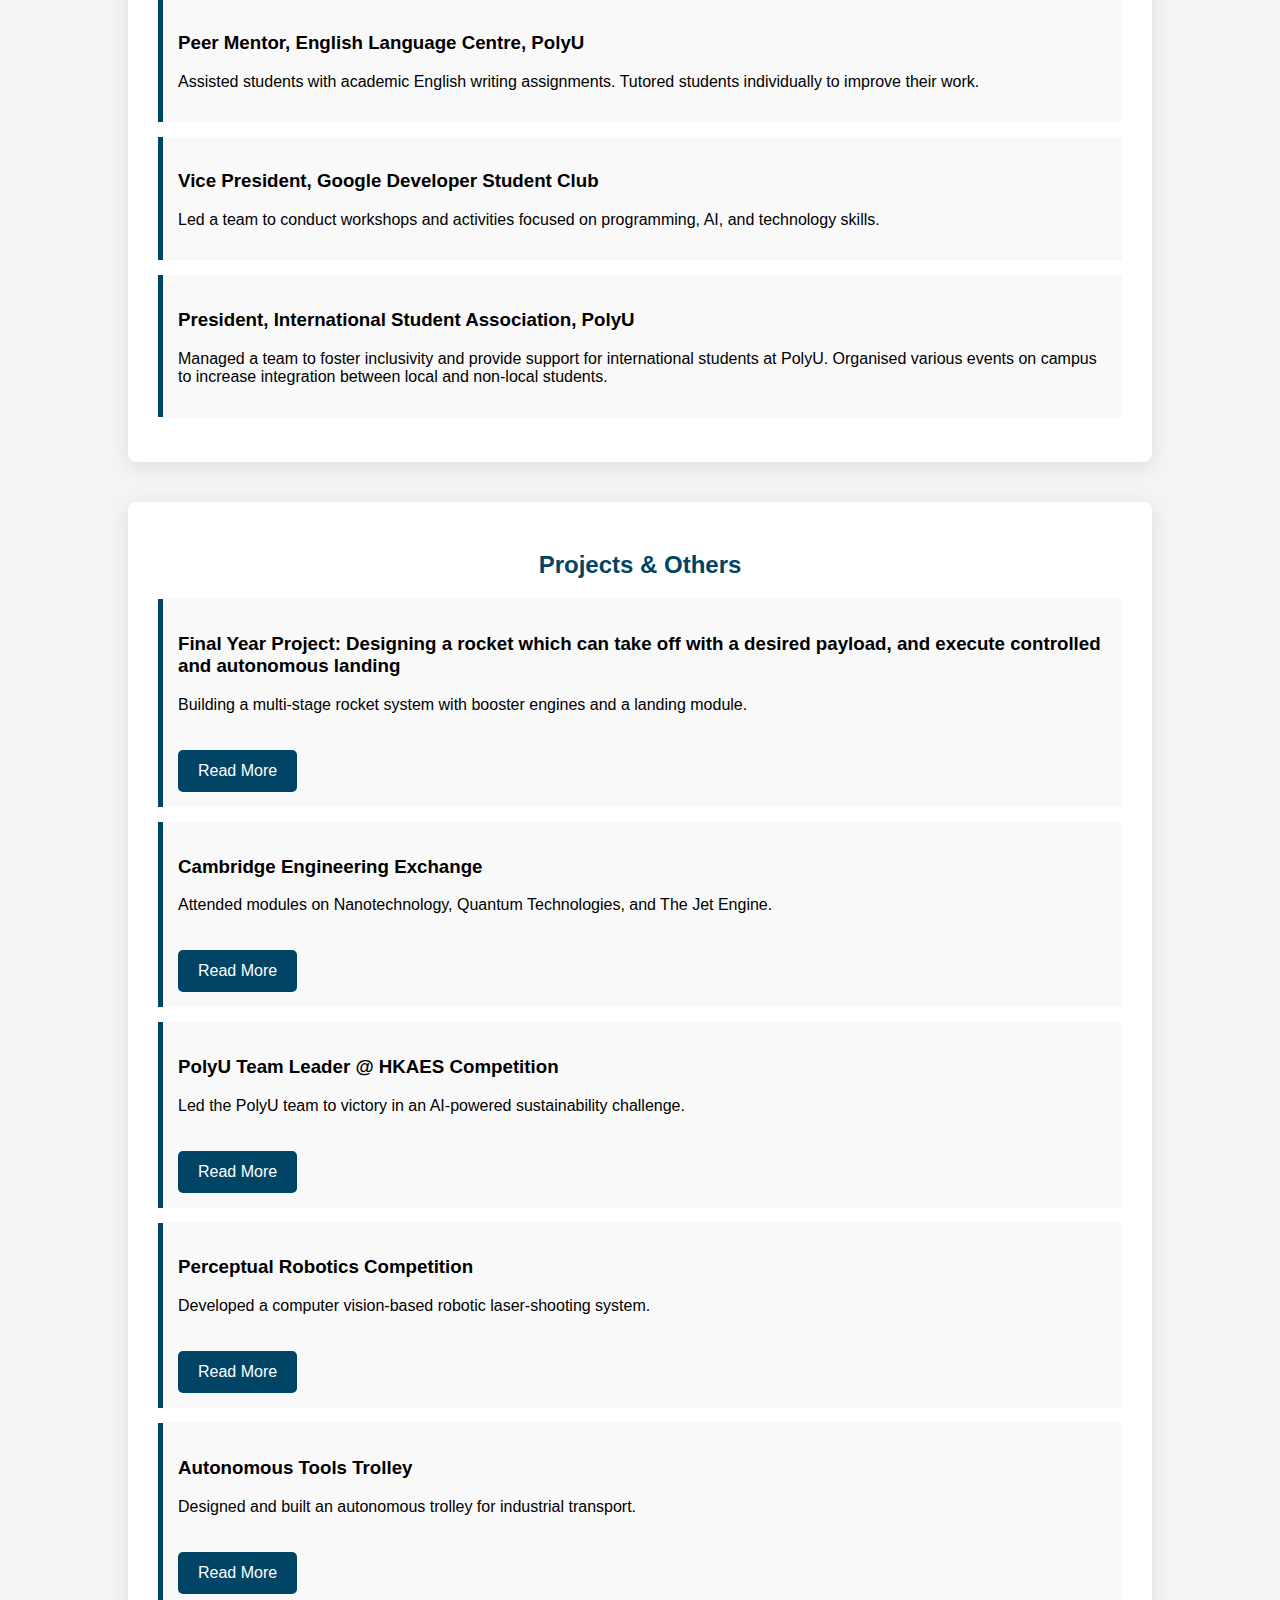
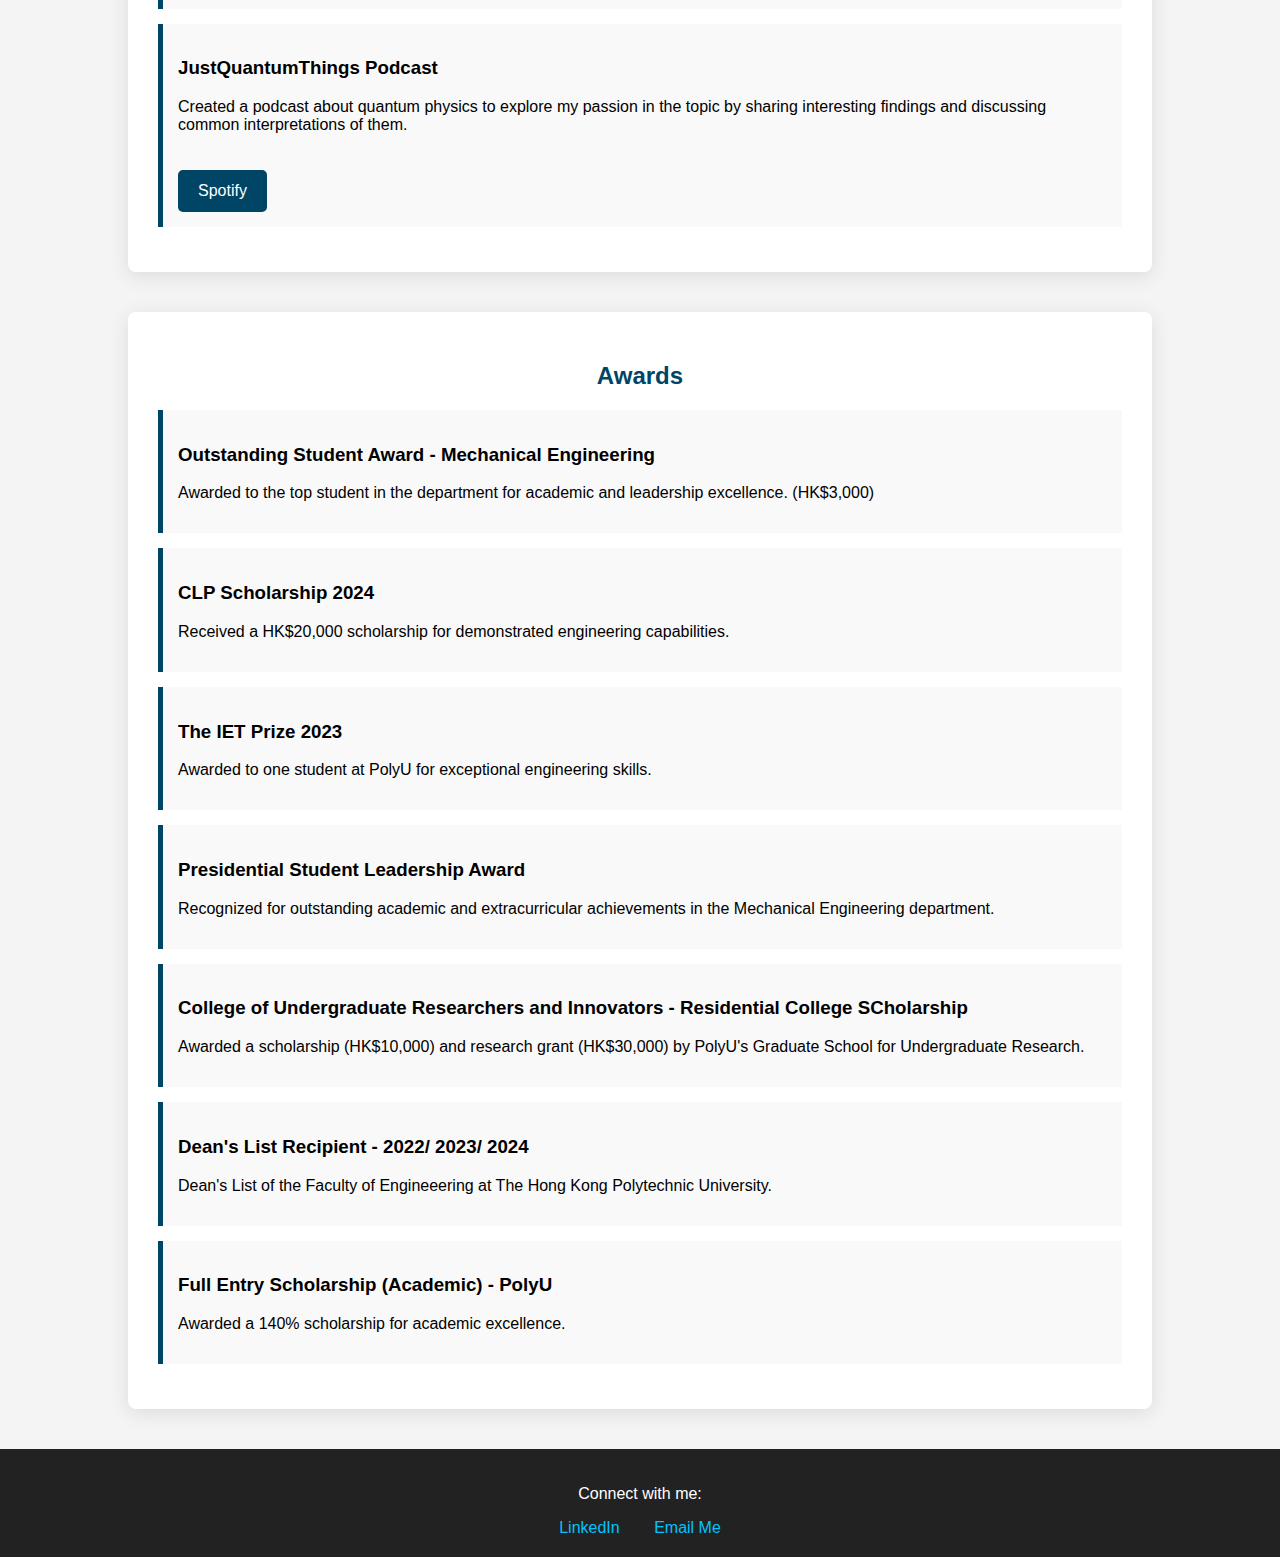
==== commit bdeac201: "update" ====
--- a/index.html
+++ b/index.html
@@ -96,6 +96,12 @@
             <p>Designed and built an autonomous trolley for industrial transport.</p>
             <a href="projects/trolley.html" class="btn">Read More</a>
         </div>
+        
+        <div class="project">
+            <h3>JustQuantumThings Podcast</h3>
+            <p>Created a podcast about quantum physics to explore my passion in the topic by sharing interesting findings and discussing common interpretations of them.</p>
+            <a href="https://open.spotify.com/show/3wvP3JCONKqJinUtnNpgLp" class="btn">Spotify</a>
+        </div>
     </section>
 
     <!-- Awards Section -->
@@ -121,11 +127,22 @@
             <h3>Presidential Student Leadership Award</h3>
             <p>Recognized for outstanding academic and extracurricular achievements in the Mechanical Engineering department.</p>
         </div>
+        
+        <div class="award">
+            <h3>College of Undergraduate Researchers and Innovators - Residential College SCholarship</h3>
+            <p>Awarded a scholarship (HK$10,000) and research grant (HK$30,000) by PolyU's Graduate School for Undergraduate Research.</p>
+        </div>
+        
+        <div class="award">
+            <h3>Dean's List Recipient - 2022/ 2023/ 2024</h3>
+            <p>Dean's List of the Faculty of Engineeering at The Hong Kong Polytechnic University.</p>
+        </div>
 
         <div class="award">
             <h3>Full Entry Scholarship (Academic) - PolyU</h3>
             <p>Awarded a 140% scholarship for academic excellence.</p>
         </div>
+        
     </section>
 
     <!-- Footer -->
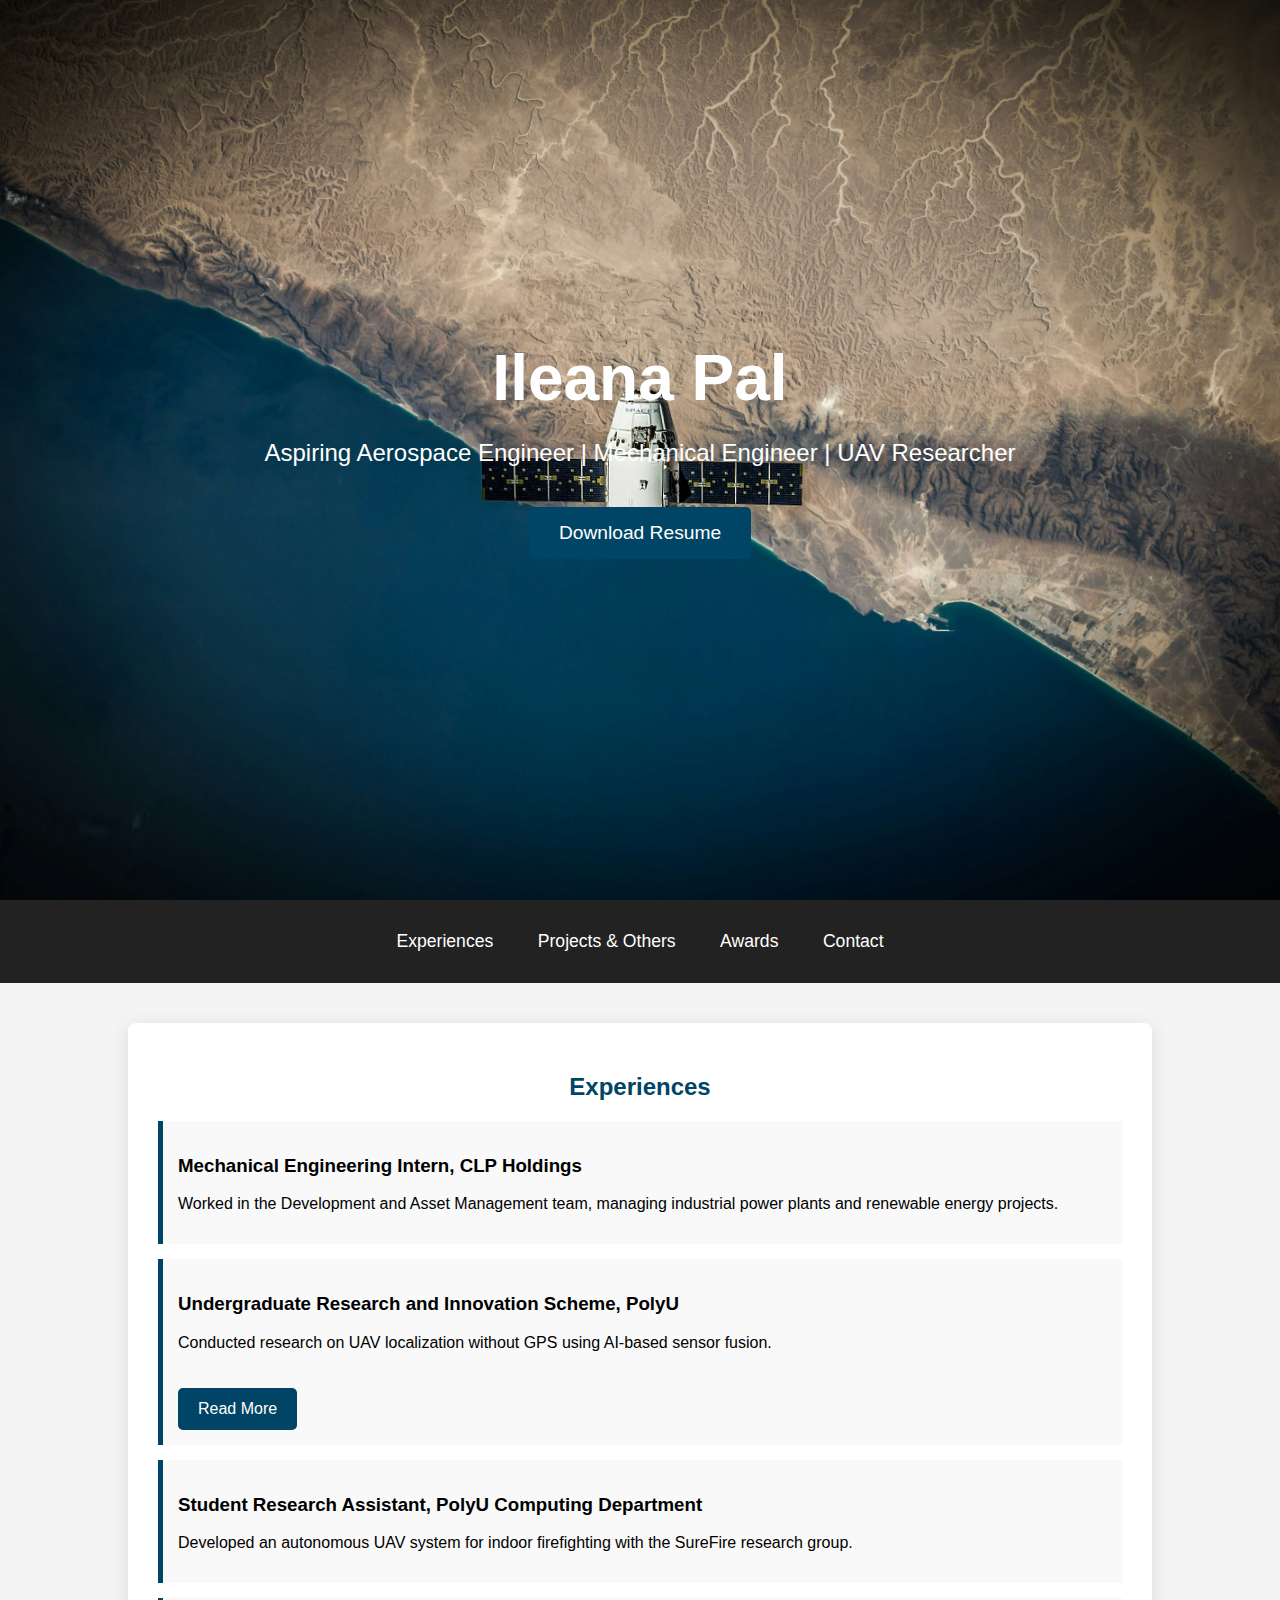
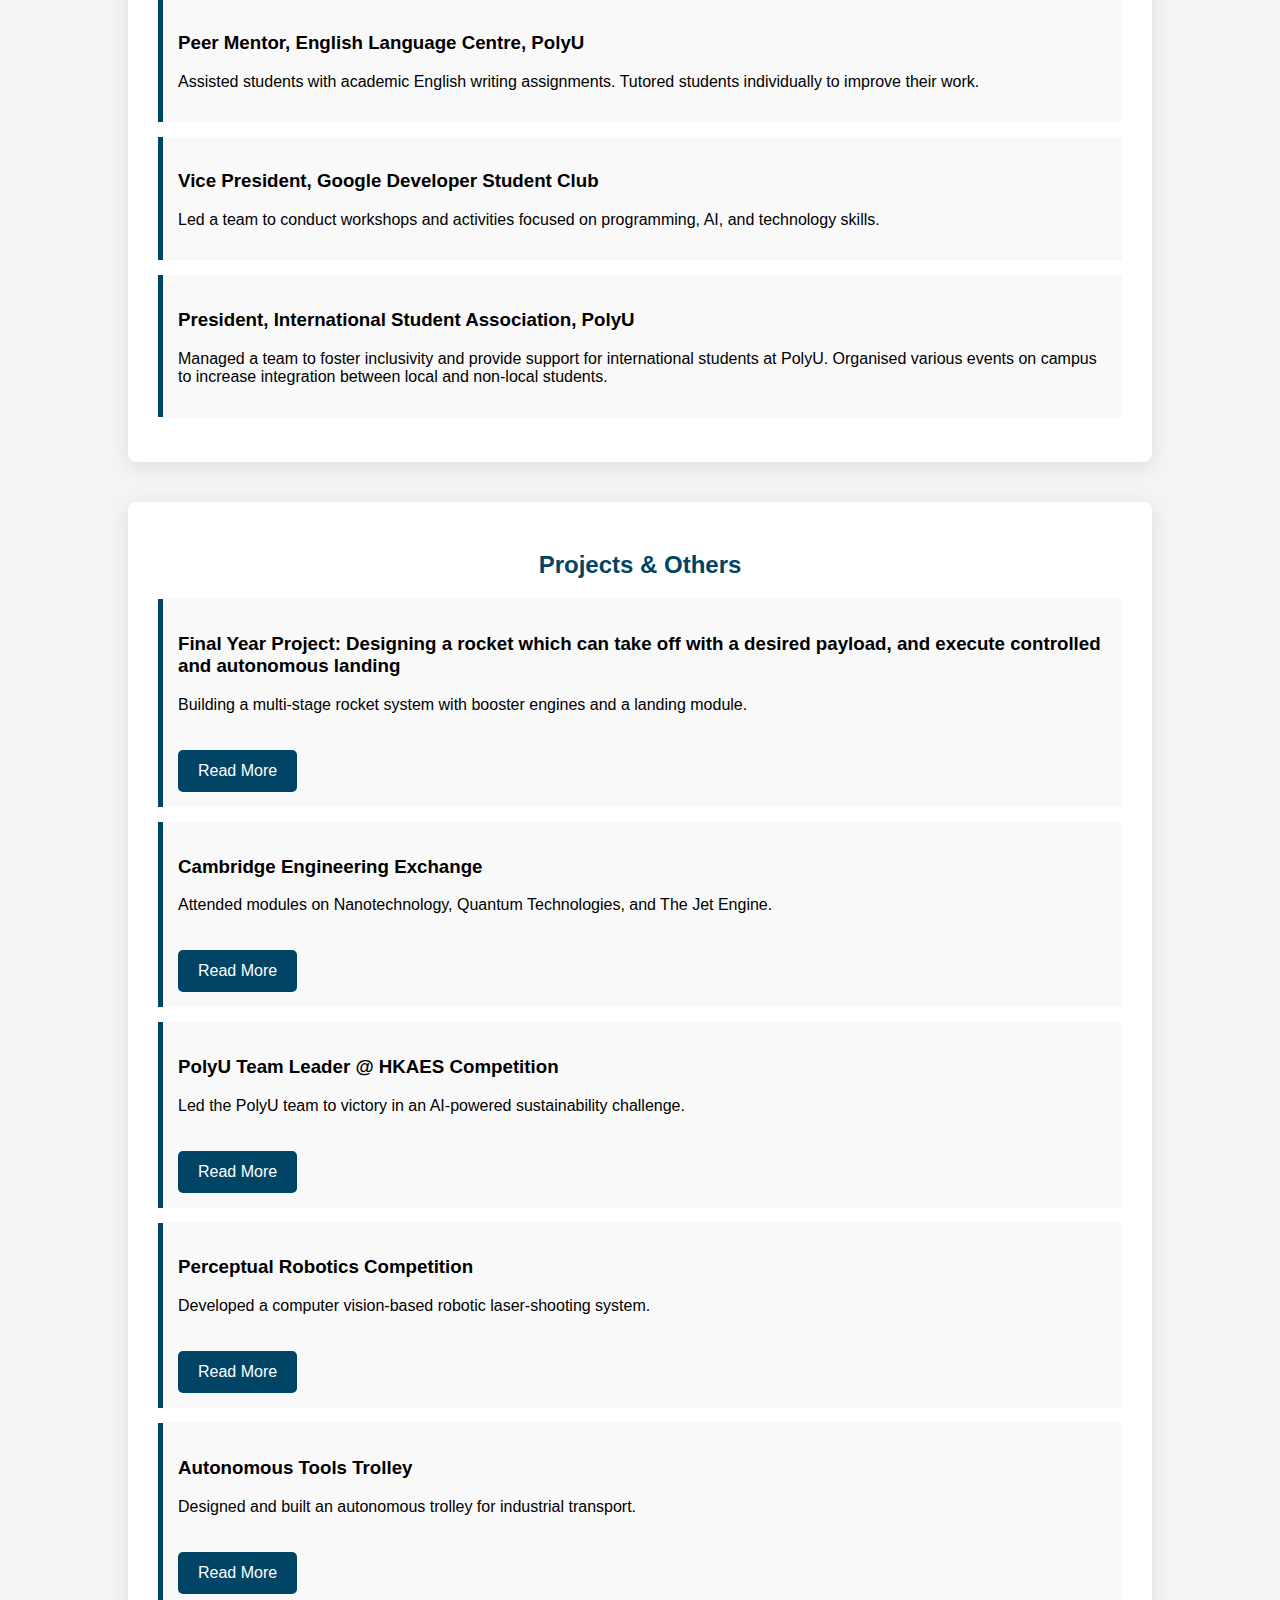
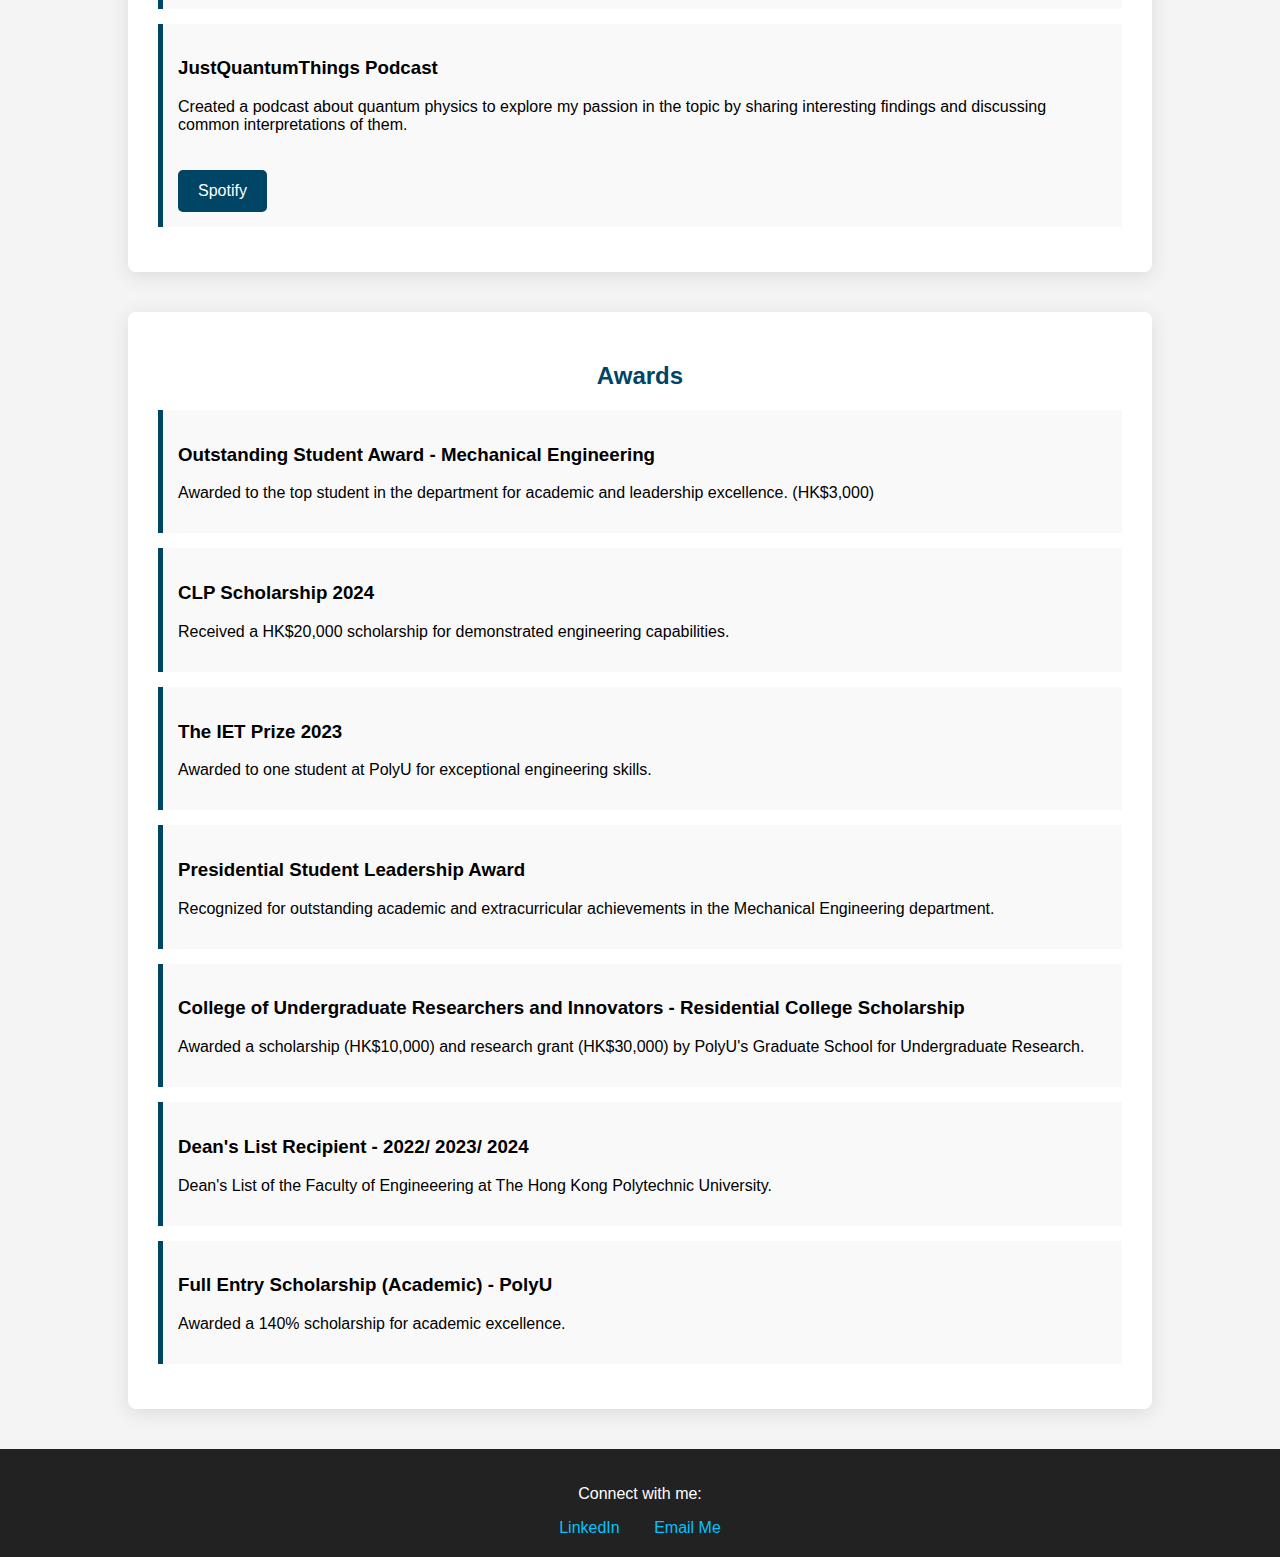
==== commit c4650dcf: "typo" ====
--- a/index.html
+++ b/index.html
@@ -129,7 +129,7 @@
         </div>
         
         <div class="award">
-            <h3>College of Undergraduate Researchers and Innovators - Residential College SCholarship</h3>
+            <h3>College of Undergraduate Researchers and Innovators - Residential College Scholarship</h3>
             <p>Awarded a scholarship (HK$10,000) and research grant (HK$30,000) by PolyU's Graduate School for Undergraduate Research.</p>
         </div>
         
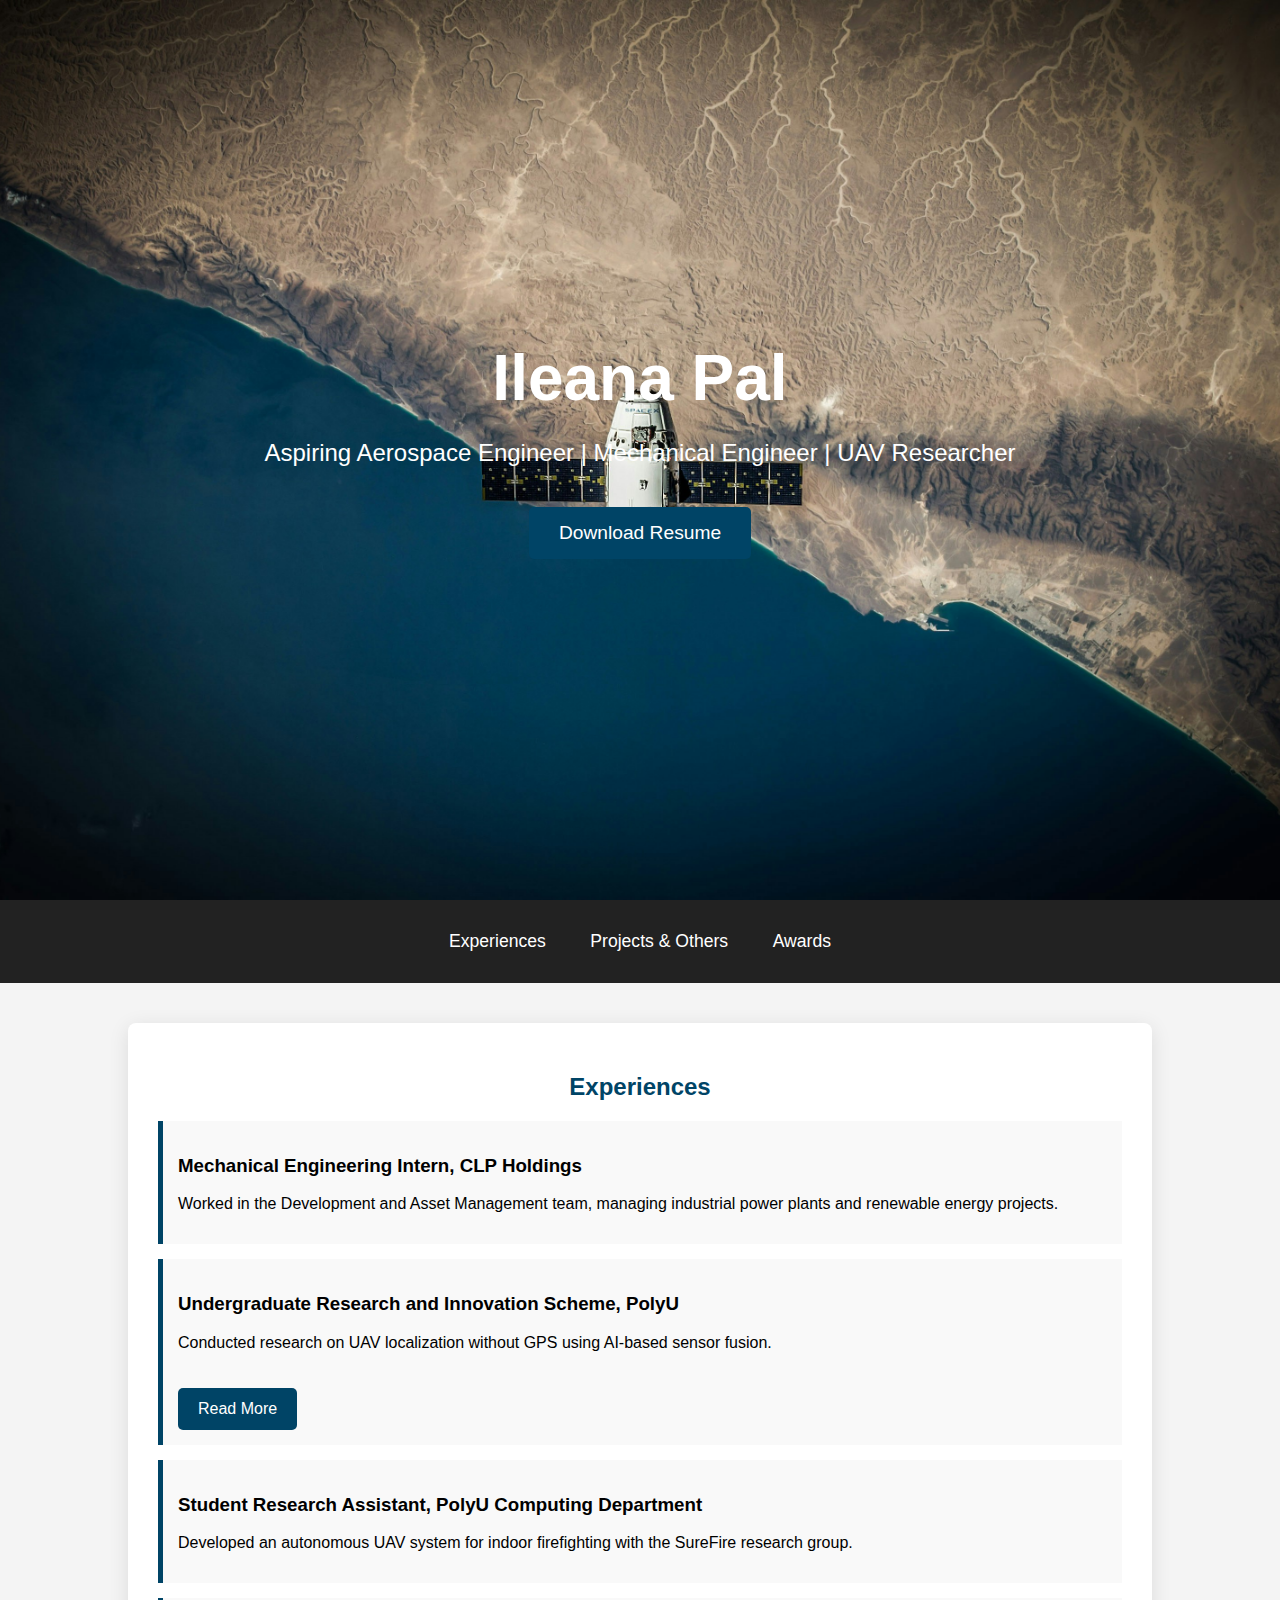
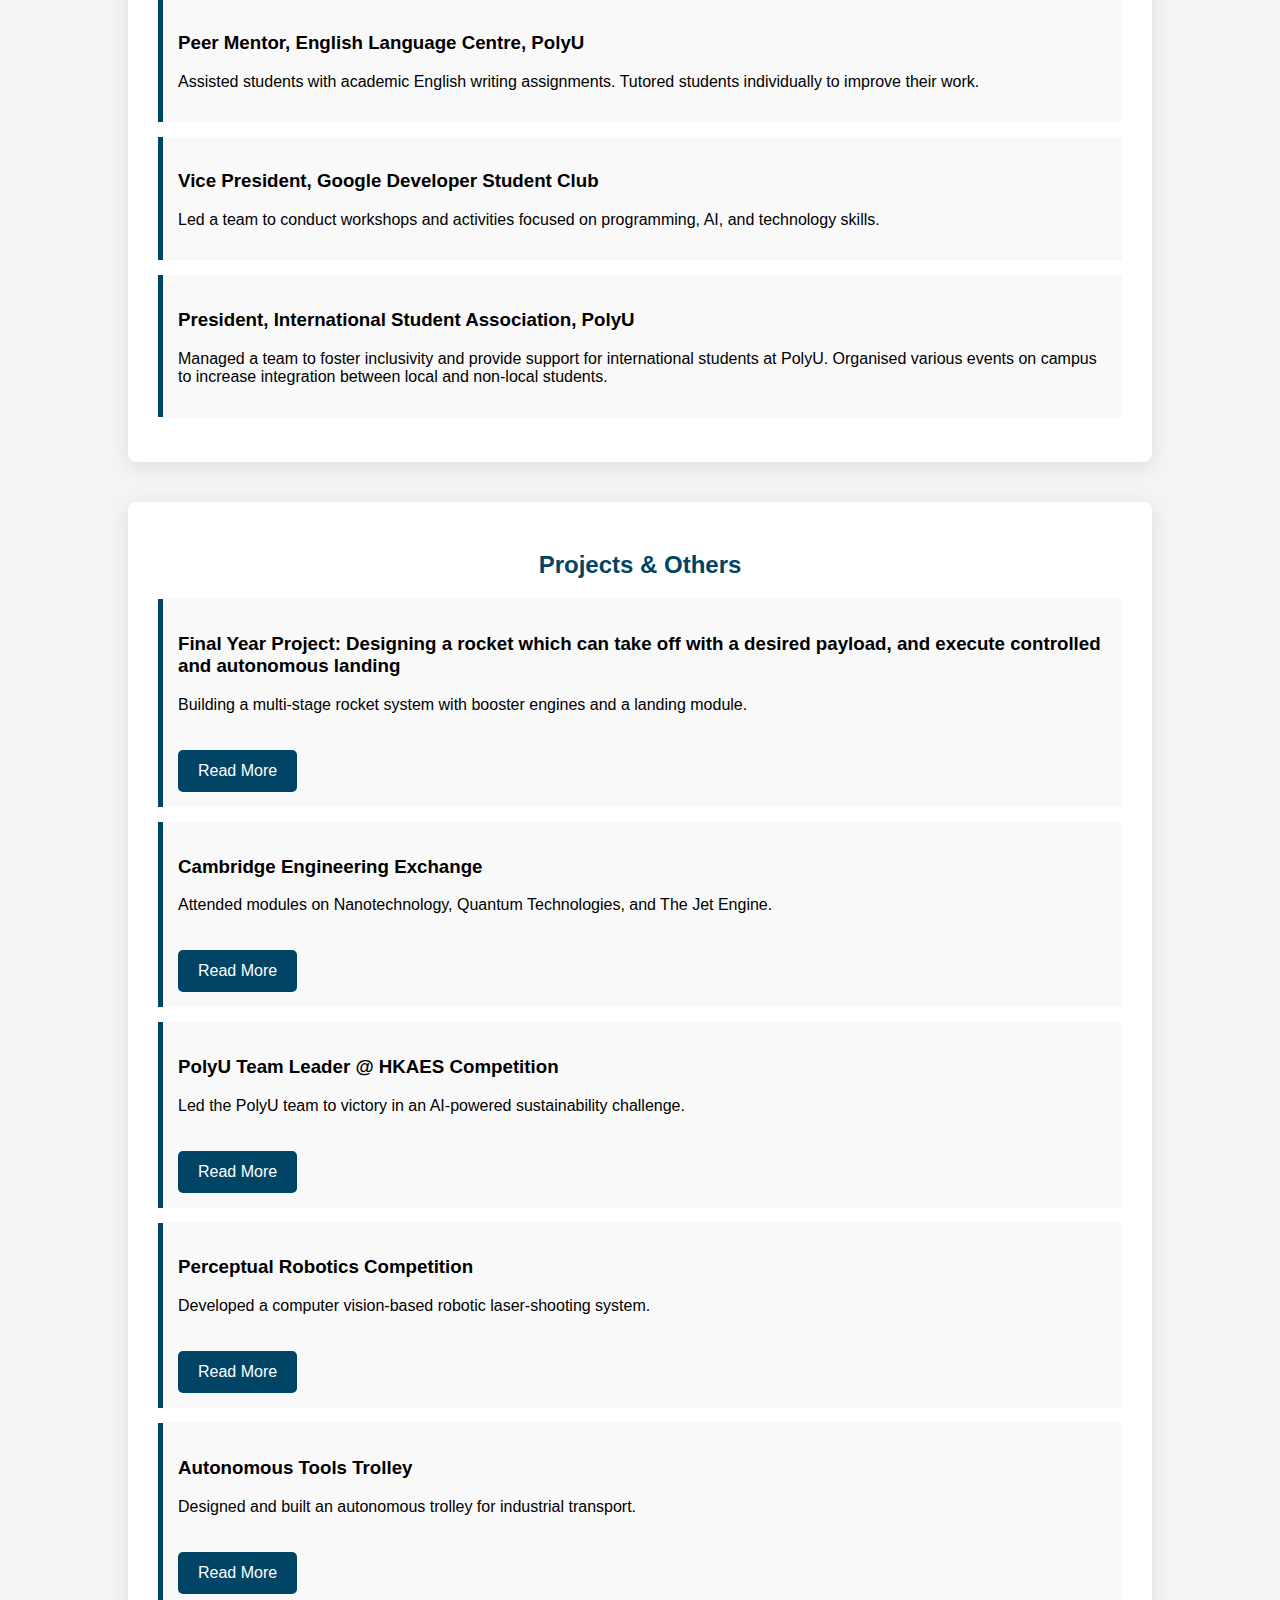
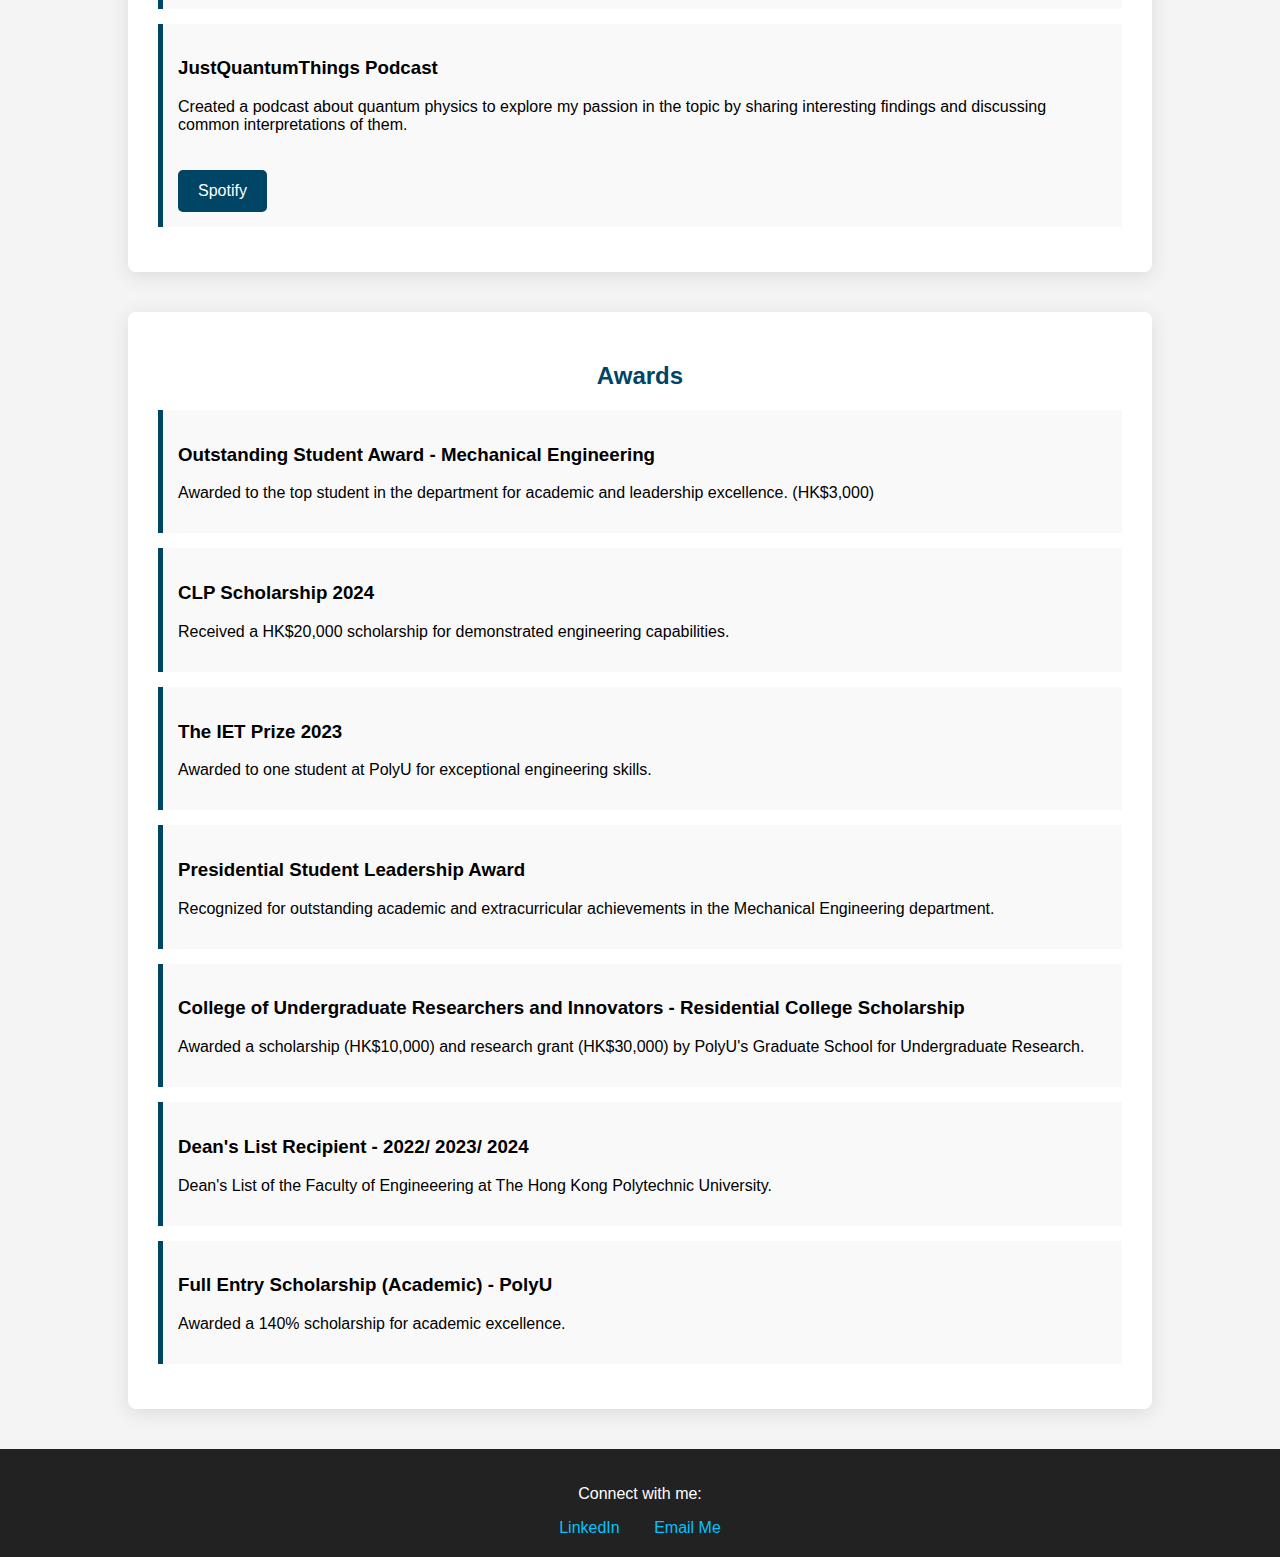
==== commit 461a15d5: "typo" ====
--- a/index.html
+++ b/index.html
@@ -23,7 +23,6 @@
             <li><a href="#experiences">Experiences</a></li>
             <li><a href="#projects">Projects & Others</a></li>
             <li><a href="#awards">Awards</a></li>
-            <li><a href="#contact">Contact</a></li>
         </ul>
     </nav>
 
